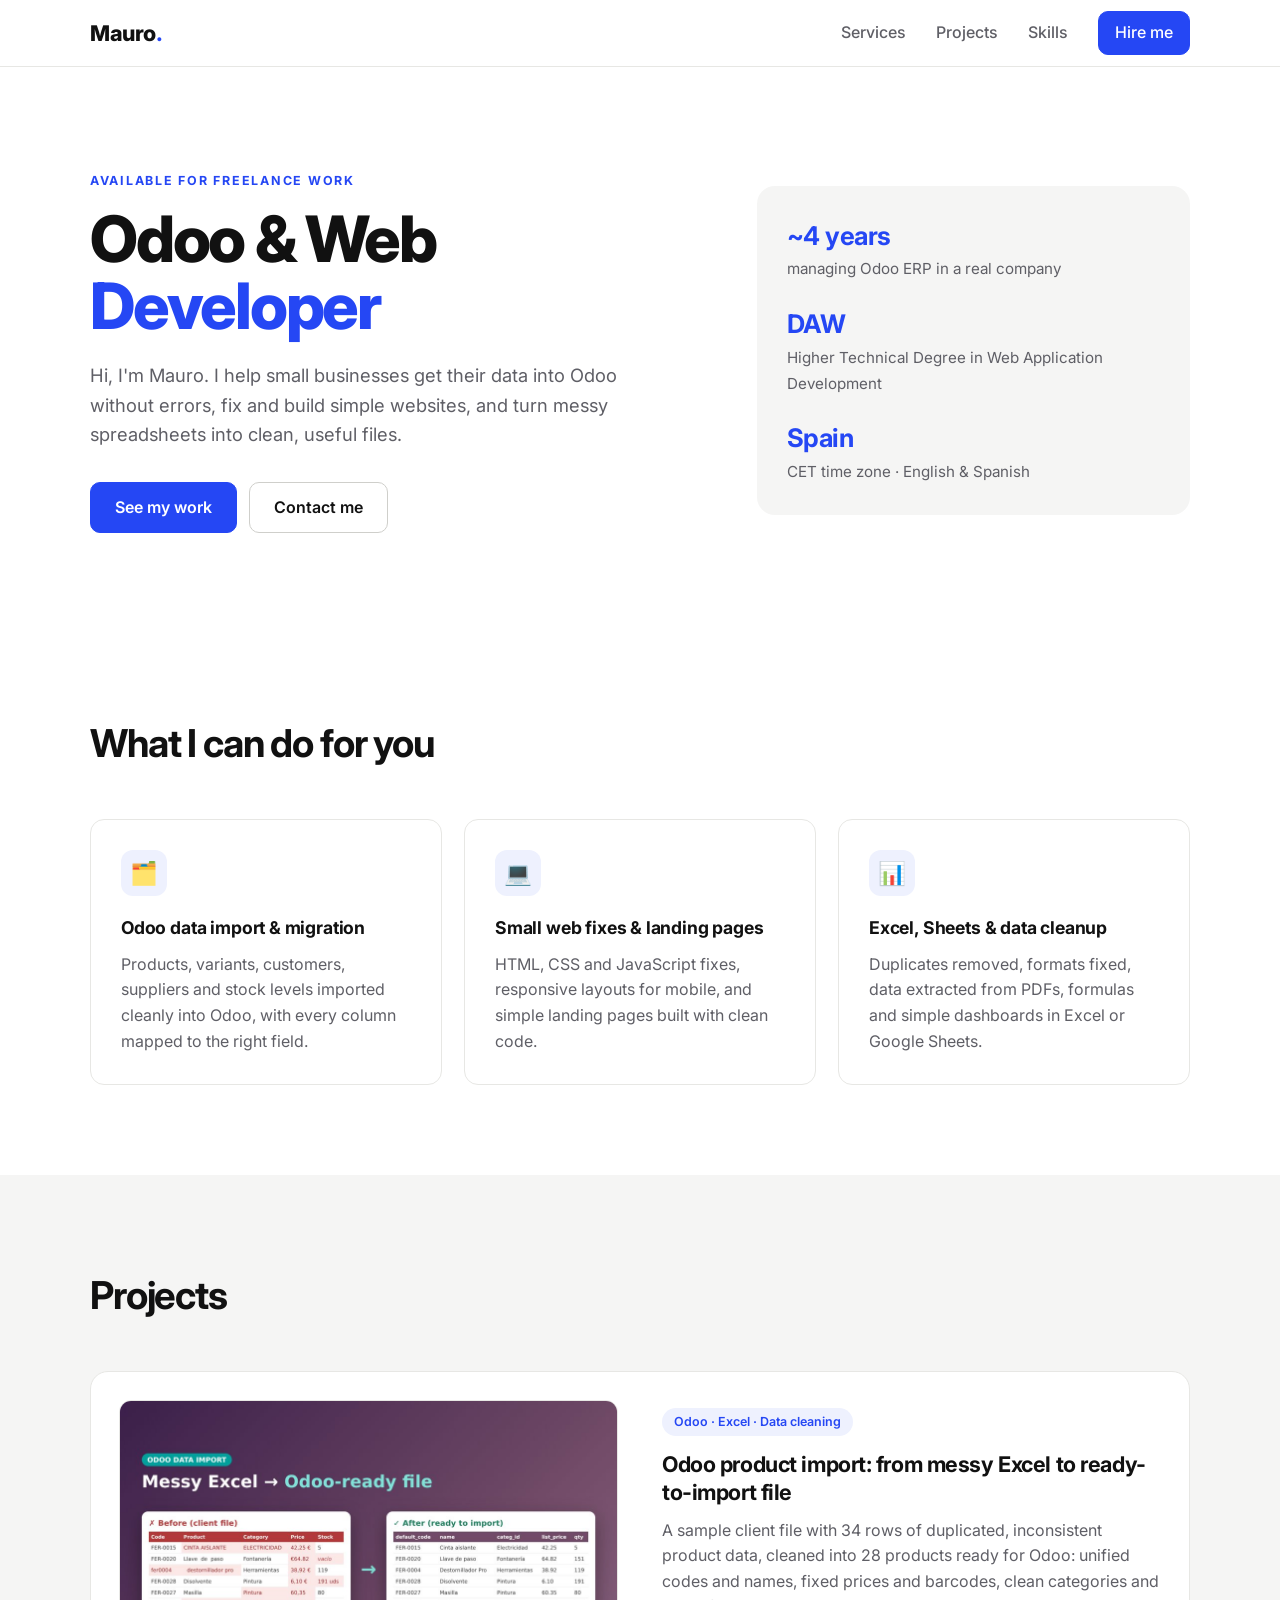
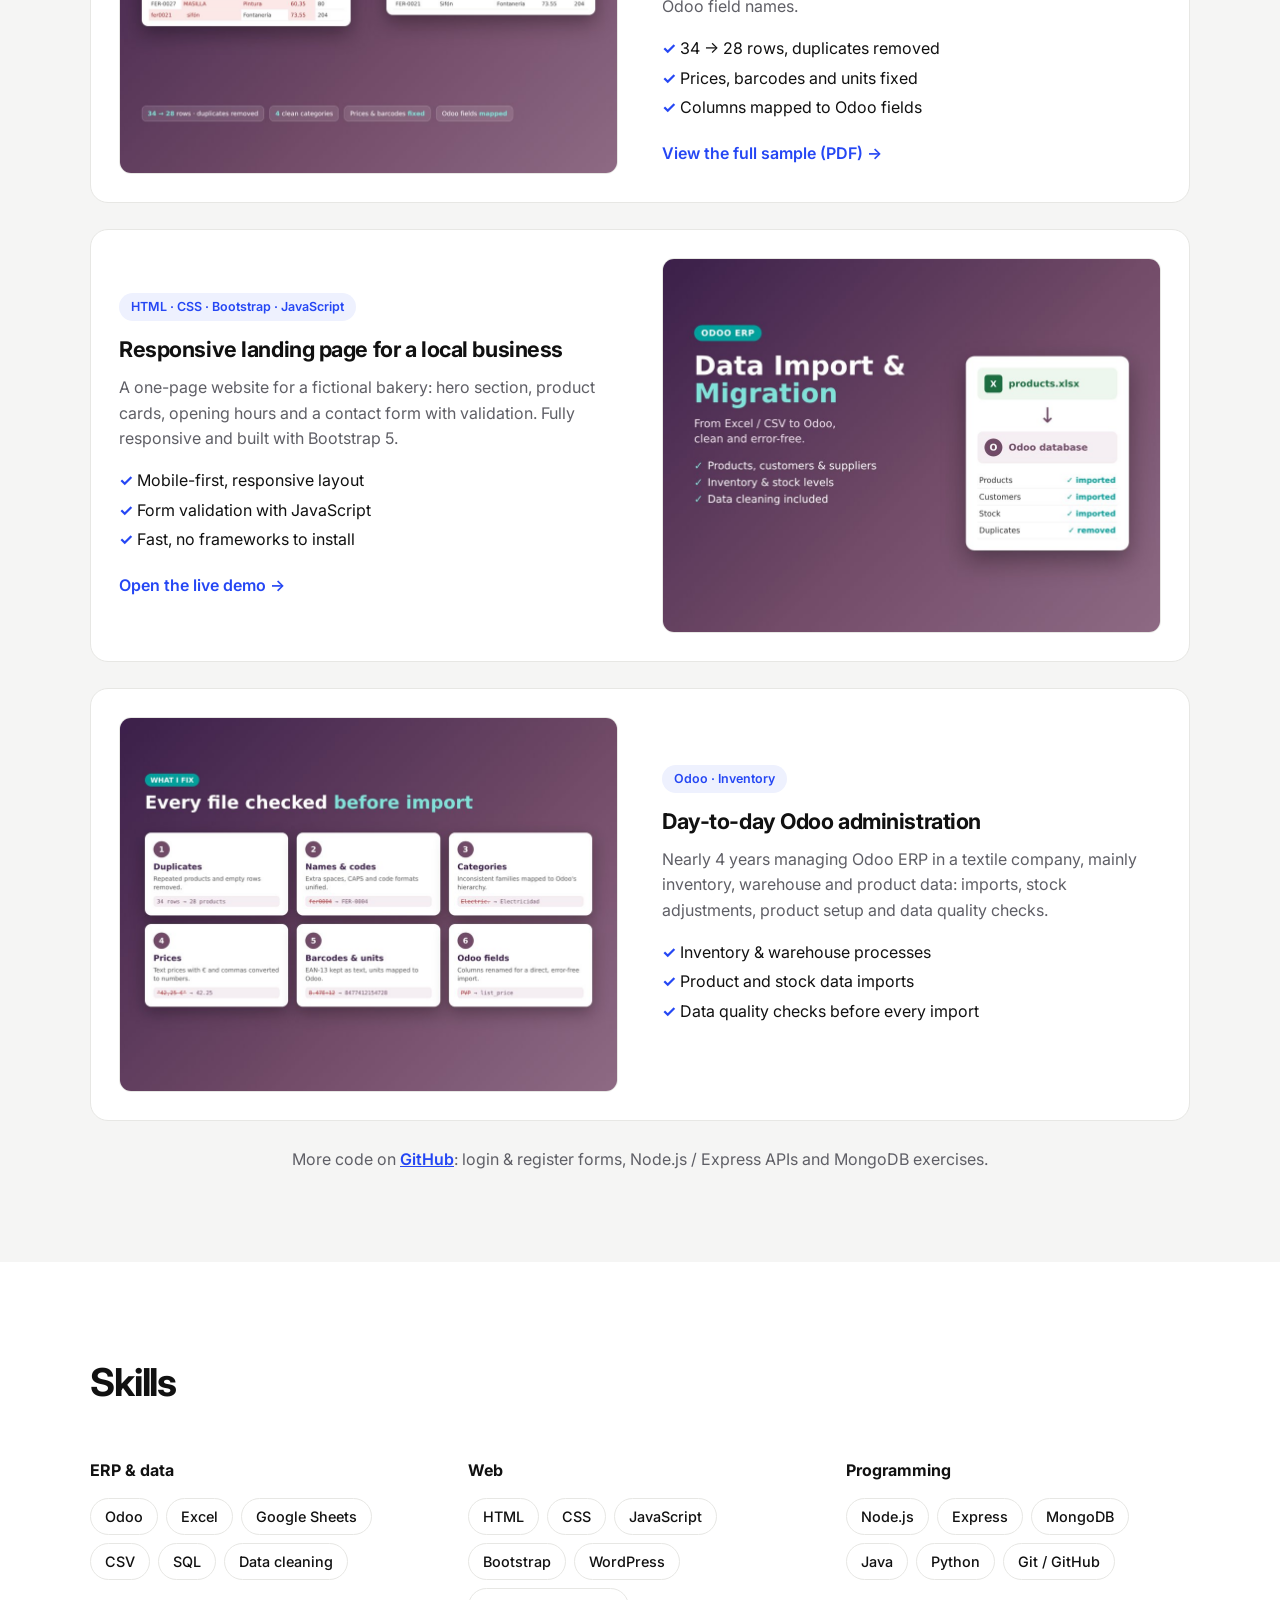
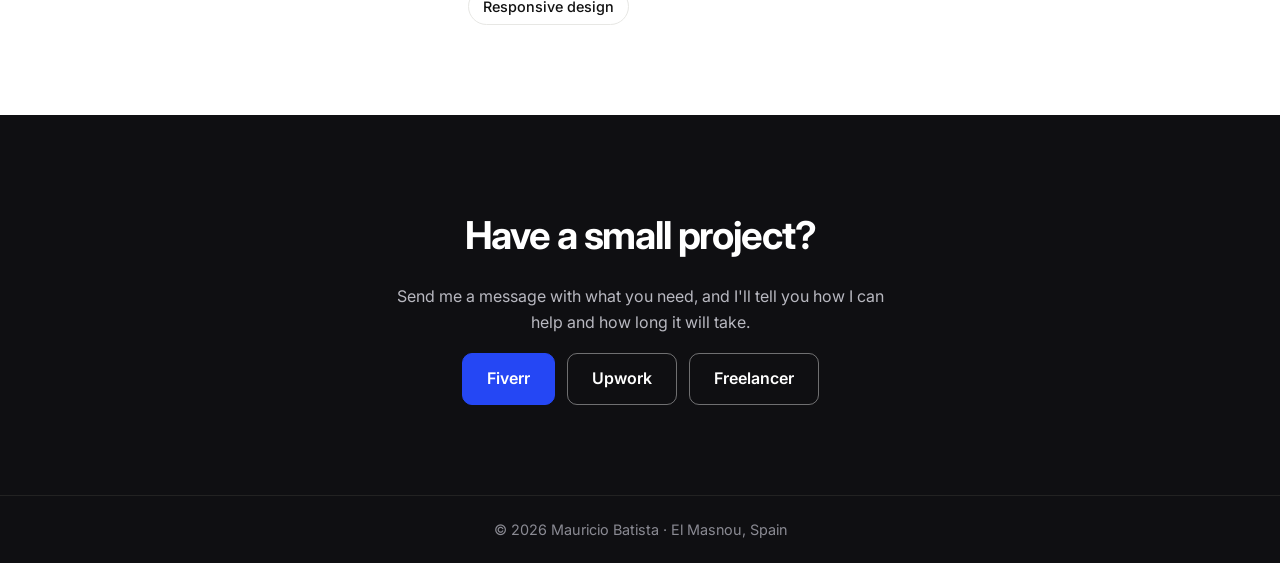
==== index.html @ ddbd3f51 "Add files via upload" ====
<!DOCTYPE html>
<html lang="en">
<head>
  <meta charset="UTF-8">
  <meta name="viewport" content="width=device-width, initial-scale=1.0">
  <title>Mauricio Batista · Odoo & Web Developer</title>
  <meta name="description" content="Odoo data import & migration, small web fixes and Excel/data work. Based in Spain.">
  <link rel="preconnect" href="https://fonts.googleapis.com">
  <link href="https://fonts.googleapis.com/css2?family=Inter:wght@400;500;600;700;800&display=swap" rel="stylesheet">
  <link rel="stylesheet" href="style.css">
</head>
<body>

  <!-- NAVBAR -->
  <header class="nav">
    <div class="container nav-inner">
      <a href="#top" class="logo">Mauro<span>.</span></a>
      <button class="menu-btn" aria-label="Open menu">☰</button>
      <nav class="menu">
        <a href="#services">Services</a>
        <a href="#projects">Projects</a>
        <a href="#skills">Skills</a>
        <a href="#contact" class="btn btn-small">Hire me</a>
      </nav>
    </div>
  </header>

  <!-- HERO -->
  <section class="hero" id="top">
    <div class="container hero-inner">
      <div class="hero-text">
        <span class="eyebrow">Available for freelance work</span>
        <h1>Odoo &amp; Web<br><span class="accent">Developer</span></h1>
        <p>Hi, I'm Mauro. I help small businesses get their data into Odoo without errors, fix and build simple websites, and turn messy spreadsheets into clean, useful files.</p>
        <div class="hero-buttons">
          <a href="#projects" class="btn">See my work</a>
          <a href="#contact" class="btn btn-outline">Contact me</a>
        </div>
      </div>
      <div class="hero-card">
        <div class="stat"><strong>~4 years</strong><span>managing Odoo ERP in a real company</span></div>
        <div class="stat"><strong>DAW</strong><span>Higher Technical Degree in Web Application Development</span></div>
        <div class="stat"><strong>Spain</strong><span>CET time zone · English &amp; Spanish</span></div>
      </div>
    </div>
  </section>

  <!-- SERVICES -->
  <section id="services" class="section">
    <div class="container">
      <h2 class="section-title">What I can do for you</h2>
      <div class="grid-3">
        <article class="card">
          <div class="icon">🗂️</div>
          <h3>Odoo data import &amp; migration</h3>
          <p>Products, variants, customers, suppliers and stock levels imported cleanly into Odoo, with every column mapped to the right field.</p>
        </article>
        <article class="card">
          <div class="icon">💻</div>
          <h3>Small web fixes &amp; landing pages</h3>
          <p>HTML, CSS and JavaScript fixes, responsive layouts for mobile, and simple landing pages built with clean code.</p>
        </article>
        <article class="card">
          <div class="icon">📊</div>
          <h3>Excel, Sheets &amp; data cleanup</h3>
          <p>Duplicates removed, formats fixed, data extracted from PDFs, formulas and simple dashboards in Excel or Google Sheets.</p>
        </article>
      </div>
    </div>
  </section>

  <!-- PROJECTS -->
  <section id="projects" class="section section-alt">
    <div class="container">
      <h2 class="section-title">Projects</h2>

      <article class="project">
        <img src="img/odoo-before-after.jpg" alt="Messy Excel file converted into an Odoo-ready import file" loading="lazy">
        <div class="project-text">
          <span class="tag">Odoo · Excel · Data cleaning</span>
          <h3>Odoo product import: from messy Excel to ready-to-import file</h3>
          <p>A sample client file with 34 rows of duplicated, inconsistent product data, cleaned into 28 products ready for Odoo: unified codes and names, fixed prices and barcodes, clean categories and Odoo field names.</p>
          <ul class="checks">
            <li>34 → 28 rows, duplicates removed</li>
            <li>Prices, barcodes and units fixed</li>
            <li>Columns mapped to Odoo fields</li>
          </ul>
          <a href="img/Odoo_Data_Cleanup_Sample.pdf" target="_blank" class="link">View the full sample (PDF) →</a>
        </div>
      </article>

      <article class="project reverse">
        <img src="img/demo-landing.jpg" alt="Responsive landing page for a bakery built with Bootstrap" loading="lazy">
        <div class="project-text">
          <span class="tag">HTML · CSS · Bootstrap · JavaScript</span>
          <h3>Responsive landing page for a local business</h3>
          <p>A one-page website for a fictional bakery: hero section, product cards, opening hours and a contact form with validation. Fully responsive and built with Bootstrap 5.</p>
          <ul class="checks">
            <li>Mobile-first, responsive layout</li>
            <li>Form validation with JavaScript</li>
            <li>Fast, no frameworks to install</li>
          </ul>
          <a href="demo-landing/" target="_blank" class="link">Open the live demo →</a>
        </div>
      </article>

      <article class="project">
        <img src="img/odoo-fixes.jpg" alt="Checklist of data fixes before an Odoo import" loading="lazy">
        <div class="project-text">
          <span class="tag">Odoo · Inventory</span>
          <h3>Day-to-day Odoo administration</h3>
          <p>Nearly 4 years managing Odoo ERP in a textile company, mainly inventory, warehouse and product data: imports, stock adjustments, product setup and data quality checks.</p>
          <ul class="checks">
            <li>Inventory &amp; warehouse processes</li>
            <li>Product and stock data imports</li>
            <li>Data quality checks before every import</li>
          </ul>
        </div>
      </article>

      <p class="more">More code on <a href="https://github.com/mauritio98" target="_blank">GitHub</a>: login &amp; register forms, Node.js / Express APIs and MongoDB exercises.</p>
    </div>
  </section>

  <!-- SKILLS -->
  <section id="skills" class="section">
    <div class="container">
      <h2 class="section-title">Skills</h2>
      <div class="skills">
        <div>
          <h3>ERP &amp; data</h3>
          <ul class="pills"><li>Odoo</li><li>Excel</li><li>Google Sheets</li><li>CSV</li><li>SQL</li><li>Data cleaning</li></ul>
        </div>
        <div>
          <h3>Web</h3>
          <ul class="pills"><li>HTML</li><li>CSS</li><li>JavaScript</li><li>Bootstrap</li><li>WordPress</li><li>Responsive design</li></ul>
        </div>
        <div>
          <h3>Programming</h3>
          <ul class="pills"><li>Node.js</li><li>Express</li><li>MongoDB</li><li>Java</li><li>Python</li><li>Git / GitHub</li></ul>
        </div>
      </div>
    </div>
  </section>

  <!-- CONTACT -->
  <section id="contact" class="section contact">
    <div class="container contact-inner">
      <h2>Have a small project?</h2>
      <p>Send me a message with what you need, and I'll tell you how I can help and how long it will take.</p>
      <div class="hero-buttons">
        <a href="https://www.fiverr.com/mauritioo98" target="_blank" class="btn">Fiverr</a>
        <a href="https://www.upwork.com/freelancers/~0167176c90898c483d" target="_blank" class="btn btn-outline-light">Upwork</a>
        <a href="https://www.freelancer.com/u/mauritioo98" target="_blank" class="btn btn-outline-light">Freelancer</a>
      </div>
    </div>
  </section>

  <footer class="footer">
    <div class="container">© <span id="year"></span> Mauricio Batista · El Masnou, Spain</div>
  </footer>

  <script src="script.js"></script>
</body>
</html>
---- style.css ----
/* ===== Base ===== */
:root {
  --blue: #2547f4;
  --blue-dark: #1a35c4;
  --blue-soft: #eef1fe;
  --text: #111111;
  --muted: #5f5f66;
  --border: #e7e7e4;
  --bg-alt: #f5f5f4;
  --radius: 14px;
}

* { box-sizing: border-box; margin: 0; padding: 0; }

html { scroll-behavior: smooth; }

body {
  font-family: "Inter", system-ui, -apple-system, "Segoe UI", Roboto, Arial, sans-serif;
  color: var(--text);
  background: #fff;
  line-height: 1.6;
  -webkit-font-smoothing: antialiased;
}

img { max-width: 100%; display: block; }
a { color: inherit; }

.container { width: min(1100px, 92%); margin: 0 auto; }

/* ===== Buttons & tags ===== */
.btn {
  display: inline-block;
  background: var(--blue);
  color: #fff;
  text-decoration: none;
  font-weight: 600;
  padding: 12px 24px;
  border-radius: 10px;
  border: 1px solid var(--blue);
  transition: background .2s, transform .2s;
}
.btn:hover { background: var(--blue-dark); transform: translateY(-1px); }
.btn-outline { background: #fff; color: var(--text); border-color: #cfcfcb; }
.btn-outline:hover { background: var(--bg-alt); }
.btn-outline-light { background: transparent; color: #fff; border-color: rgba(255,255,255,.4); }
.btn-outline-light:hover { background: rgba(255,255,255,.08); }
.btn-small { padding: 8px 16px; }

.eyebrow {
  display: inline-block;
  color: var(--blue);
  font-size: .78rem;
  font-weight: 700;
  letter-spacing: .14em;
  text-transform: uppercase;
  margin-bottom: 14px;
}

.tag {
  display: inline-block;
  background: var(--blue-soft);
  color: var(--blue);
  font-size: .78rem;
  font-weight: 600;
  padding: 4px 12px;
  border-radius: 999px;
  margin-bottom: 14px;
}

/* ===== Navbar ===== */
.nav {
  position: sticky; top: 0; z-index: 10;
  background: rgba(255,255,255,.9);
  backdrop-filter: blur(8px);
  border-bottom: 1px solid var(--border);
}
.nav-inner { display: flex; align-items: center; justify-content: space-between; height: 66px; }
.logo { font-weight: 800; font-size: 1.35rem; text-decoration: none; letter-spacing: -.02em; }
.logo span { color: var(--blue); }
.menu { display: flex; align-items: center; gap: 30px; }
.menu a { color: var(--muted); text-decoration: none; font-weight: 500; }
.menu a:hover { color: var(--text); }
.menu a.btn { color: #fff; }
.menu-btn { display: none; background: none; border: 0; font-size: 1.6rem; cursor: pointer; }

/* ===== Hero ===== */
.hero { padding: 100px 0 90px; }
.hero-inner { display: grid; grid-template-columns: 1.4fr 1fr; gap: 60px; align-items: center; }
.hero h1 {
  font-size: clamp(2.5rem, 6vw, 4rem);
  line-height: 1.05;
  letter-spacing: -.035em;
  font-weight: 800;
  margin-bottom: 22px;
}
.accent { color: var(--blue); }
.hero p { font-size: 1.15rem; color: var(--muted); margin-bottom: 32px; max-width: 540px; }
.hero-buttons { display: flex; gap: 12px; flex-wrap: wrap; }

.hero-card {
  background: var(--bg-alt);
  border-radius: 18px;
  padding: 30px;
  display: grid; gap: 22px;
}
.stat strong { display: block; font-size: 1.6rem; color: var(--blue); letter-spacing: -.02em; }
.stat span { color: var(--muted); font-size: .95rem; }

/* ===== Sections ===== */
.section { padding: 90px 0; }
.section-alt { background: var(--bg-alt); }
.section-title { font-size: clamp(1.8rem, 4vw, 2.4rem); letter-spacing: -.03em; margin-bottom: 44px; }

.grid-3 { display: grid; grid-template-columns: repeat(3, 1fr); gap: 22px; }
.card {
  background: #fff;
  border: 1px solid var(--border);
  border-radius: var(--radius);
  padding: 30px;
  transition: border-color .2s, transform .2s;
}
.card:hover { border-color: var(--blue); transform: translateY(-2px); }
.card .icon {
  width: 46px; height: 46px; border-radius: 12px;
  background: var(--blue-soft);
  display: flex; align-items: center; justify-content: center;
  font-size: 1.4rem; margin-bottom: 18px;
}
.card h3 { margin-bottom: 10px; font-size: 1.1rem; letter-spacing: -.01em; }
.card p { color: var(--muted); }

/* ===== Projects ===== */
.project {
  display: grid; grid-template-columns: 1fr 1fr; gap: 44px; align-items: center;
  background: #fff;
  border: 1px solid var(--border);
  border-radius: 18px;
  padding: 28px;
  margin-bottom: 26px;
}
.project img { border-radius: 12px; border: 1px solid var(--border); }
.project.reverse img { order: 2; }
.project h3 { font-size: 1.35rem; letter-spacing: -.02em; line-height: 1.3; margin-bottom: 12px; }
.project p { color: var(--muted); margin-bottom: 14px; }
.checks { list-style: none; margin-bottom: 18px; }
.checks li { padding: 2px 0; }
.checks li::before { content: "✓ "; color: var(--blue); font-weight: 700; }
.link { color: var(--blue); font-weight: 600; text-decoration: none; }
.link:hover { text-decoration: underline; }
.more { text-align: center; color: var(--muted); margin-top: 10px; }
.more a { color: var(--blue); font-weight: 600; }

/* ===== Skills ===== */
.skills { display: grid; grid-template-columns: repeat(3, 1fr); gap: 34px; }
.skills h3 { margin-bottom: 14px; font-size: 1rem; }
.pills { list-style: none; display: flex; flex-wrap: wrap; gap: 8px; }
.pills li { border: 1px solid var(--border); padding: 6px 14px; border-radius: 999px; font-weight: 500; font-size: .9rem; }

/* ===== Contact & footer ===== */
.contact { background: #0f0f12; color: #fff; text-align: center; }
.contact-inner { display: flex; flex-direction: column; align-items: center; gap: 18px; }
.contact h2 { font-size: clamp(1.8rem, 4vw, 2.4rem); letter-spacing: -.03em; }
.contact p { color: #b8b8c0; max-width: 520px; }
.footer { background: #0f0f12; border-top: 1px solid #222; color: #8a8a93; text-align: center; padding: 22px 0; font-size: .9rem; }

/* ===== Responsive ===== */
@media (max-width: 860px) {
  .hero { padding: 60px 0; }
  .hero-inner, .grid-3, .project, .skills { grid-template-columns: 1fr; }
  .project.reverse img { order: 0; }
  .menu-btn { display: block; }
  .menu {
    display: none;
    position: absolute; top: 66px; left: 0; right: 0;
    flex-direction: column; gap: 18px;
    background: #fff; border-bottom: 1px solid var(--border); padding: 24px 0;
  }
  .menu.open { display: flex; }
}
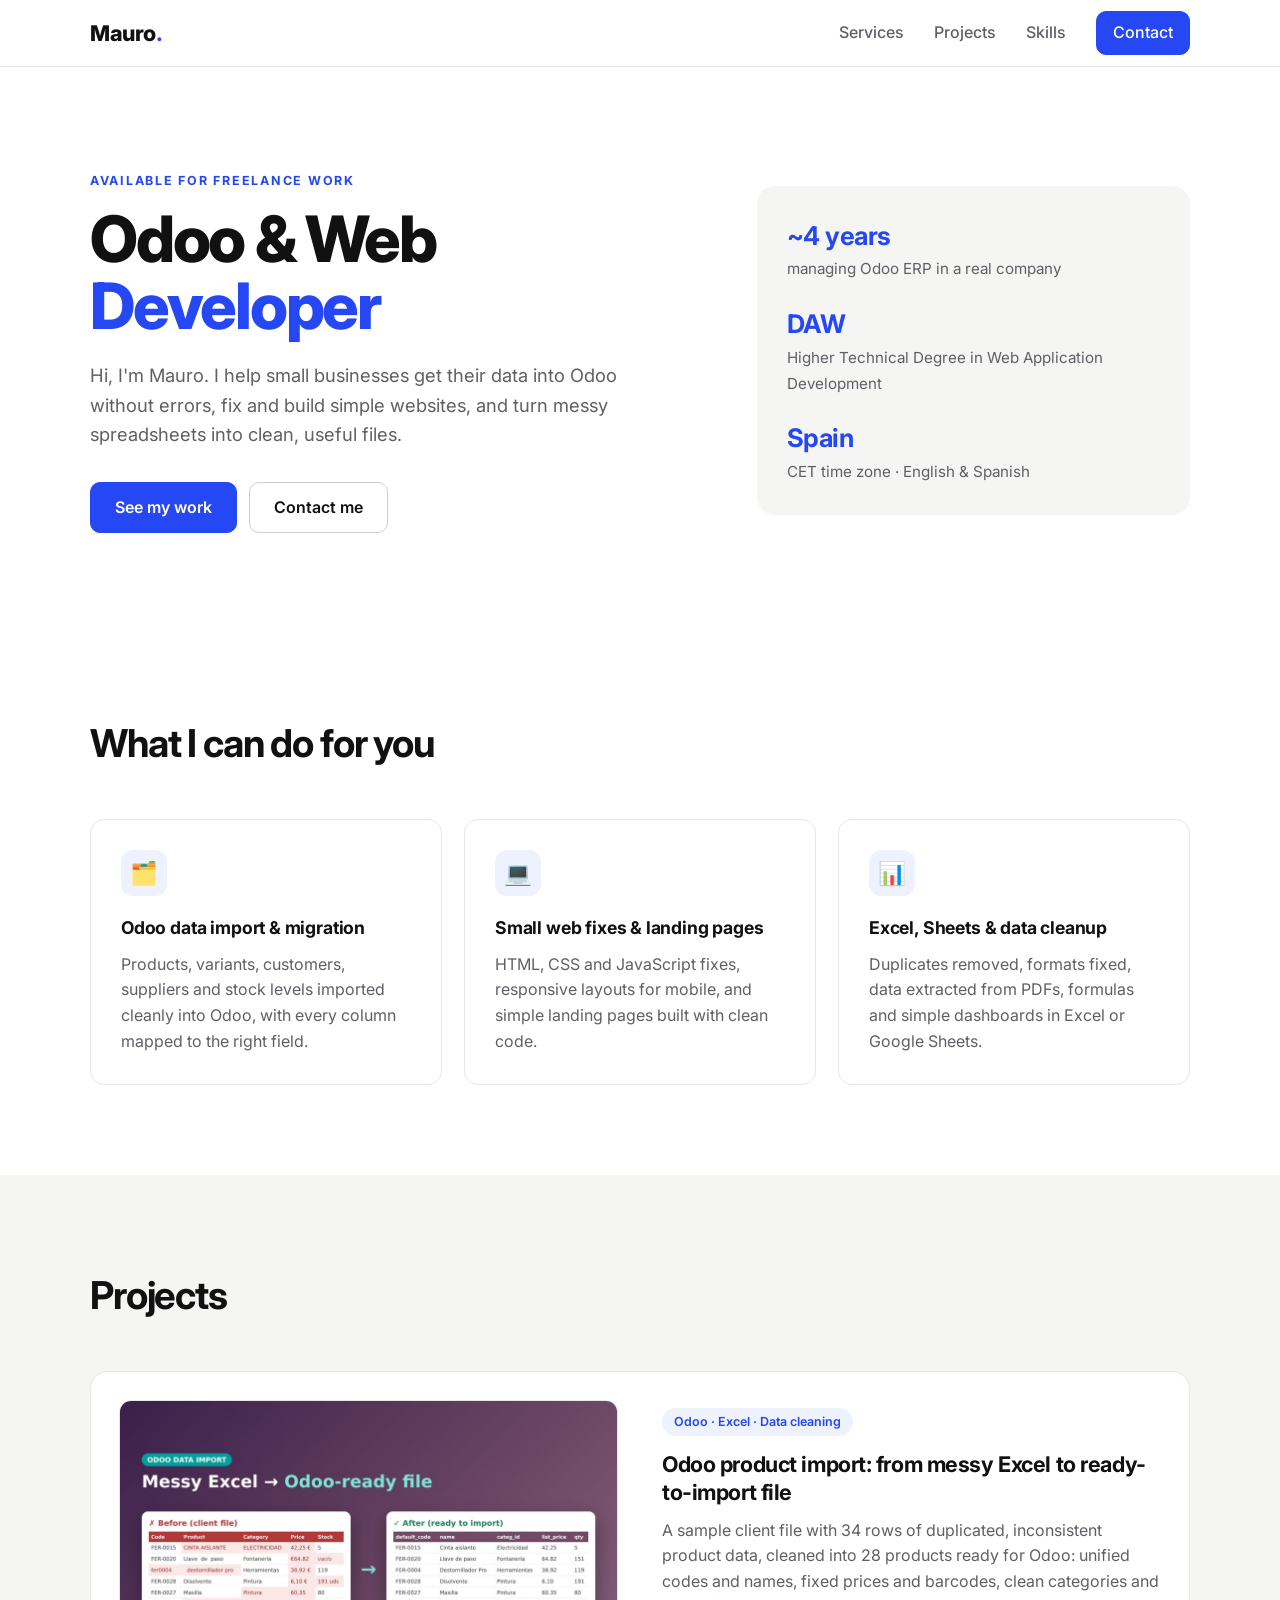
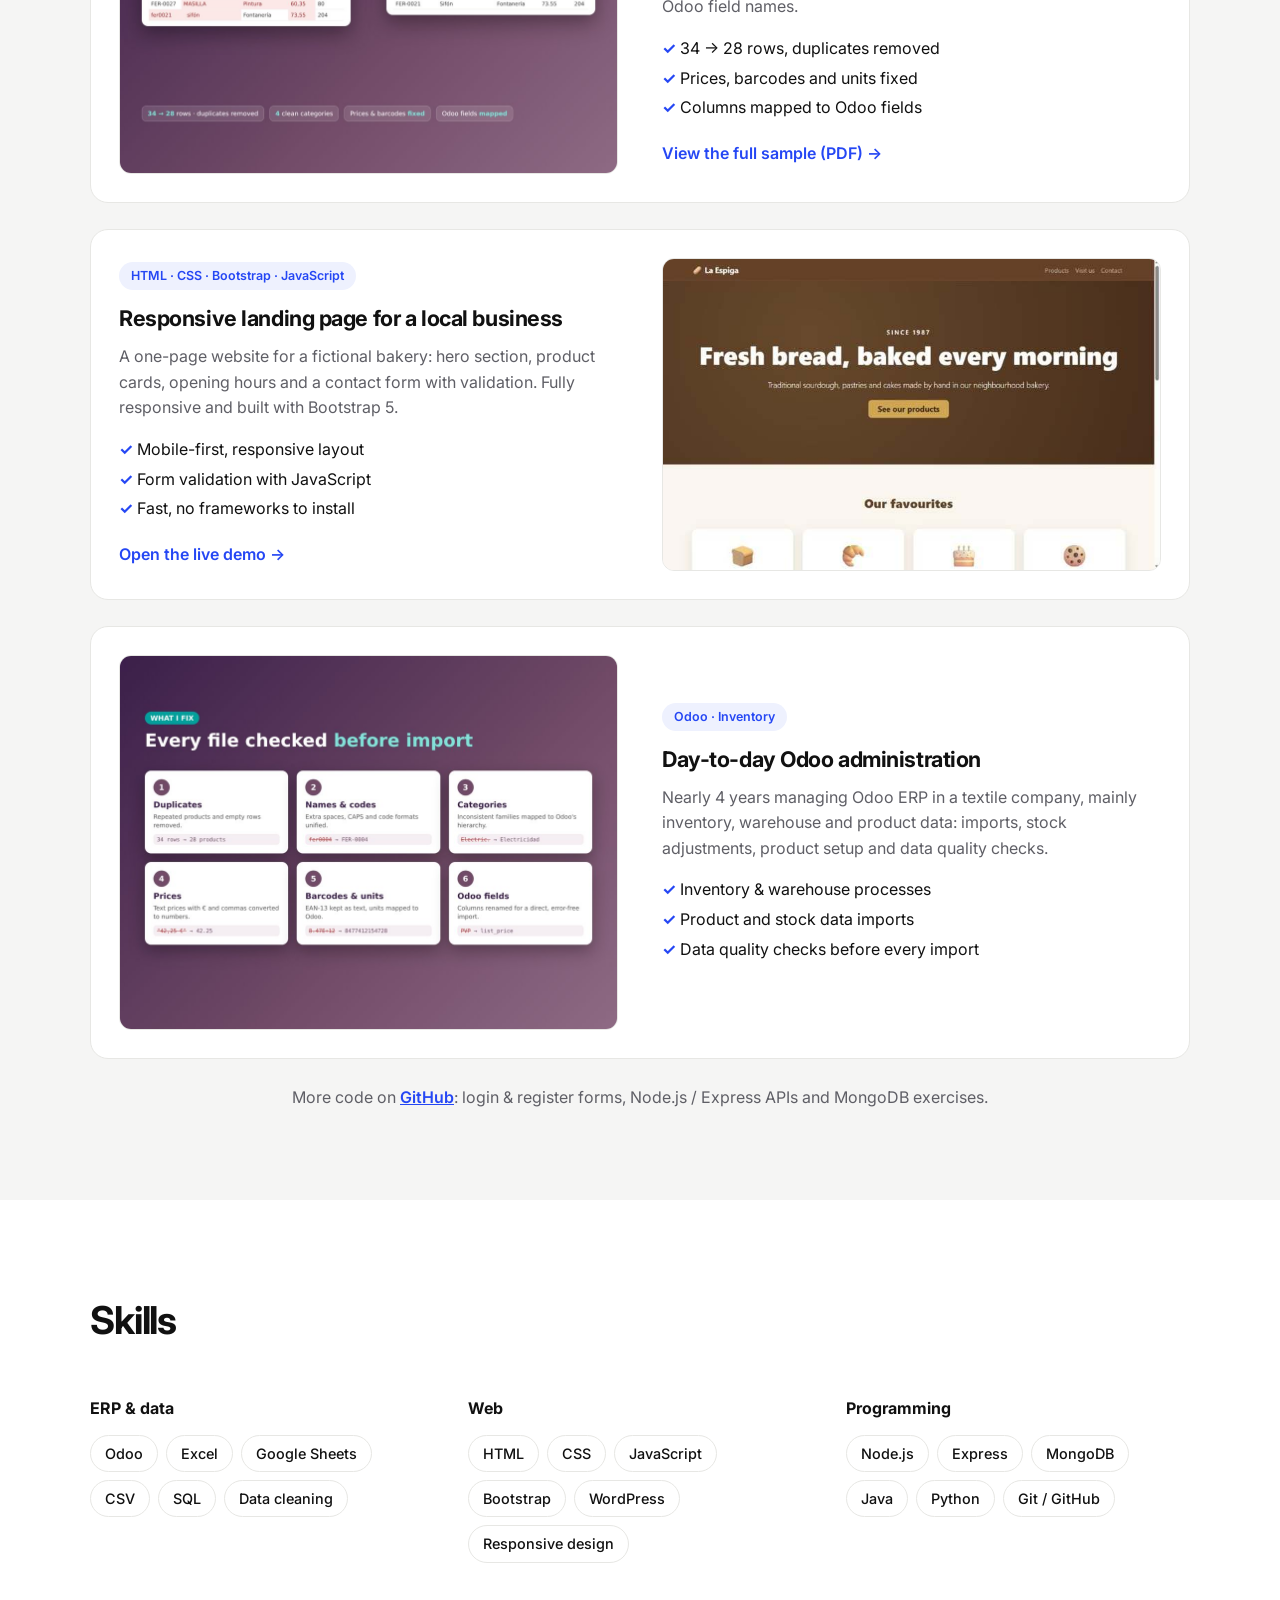
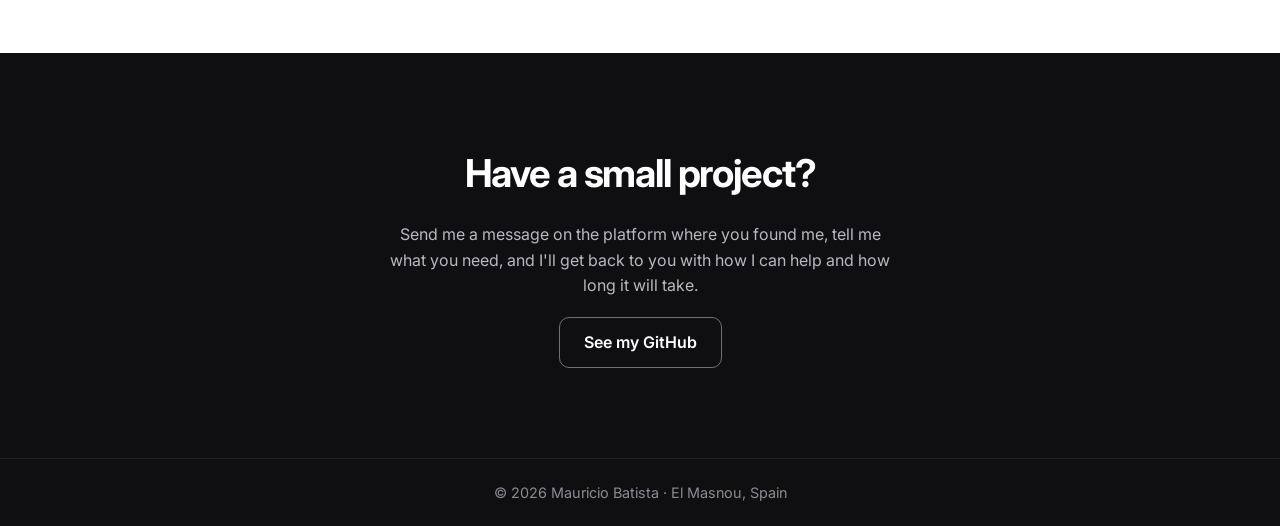
==== commit f5605b11: "Add files via upload" ====
--- a/index.html
+++ b/index.html
@@ -20,7 +20,7 @@
         <a href="#services">Services</a>
         <a href="#projects">Projects</a>
         <a href="#skills">Skills</a>
-        <a href="#contact" class="btn btn-small">Hire me</a>
+        <a href="#contact" class="btn btn-small">Contact</a>
       </nav>
     </div>
   </header>
@@ -147,11 +147,9 @@
   <section id="contact" class="section contact">
     <div class="container contact-inner">
       <h2>Have a small project?</h2>
-      <p>Send me a message with what you need, and I'll tell you how I can help and how long it will take.</p>
+      <p>Send me a message on the platform where you found me, tell me what you need, and I'll get back to you with how I can help and how long it will take.</p>
       <div class="hero-buttons">
-        <a href="https://www.fiverr.com/mauritioo98" target="_blank" class="btn">Fiverr</a>
-        <a href="https://www.upwork.com/freelancers/~0167176c90898c483d" target="_blank" class="btn btn-outline-light">Upwork</a>
-        <a href="https://www.freelancer.com/u/mauritioo98" target="_blank" class="btn btn-outline-light">Freelancer</a>
+        <a href="https://github.com/mauritio98" target="_blank" class="btn btn-outline-light">See my GitHub</a>
       </div>
     </div>
   </section>
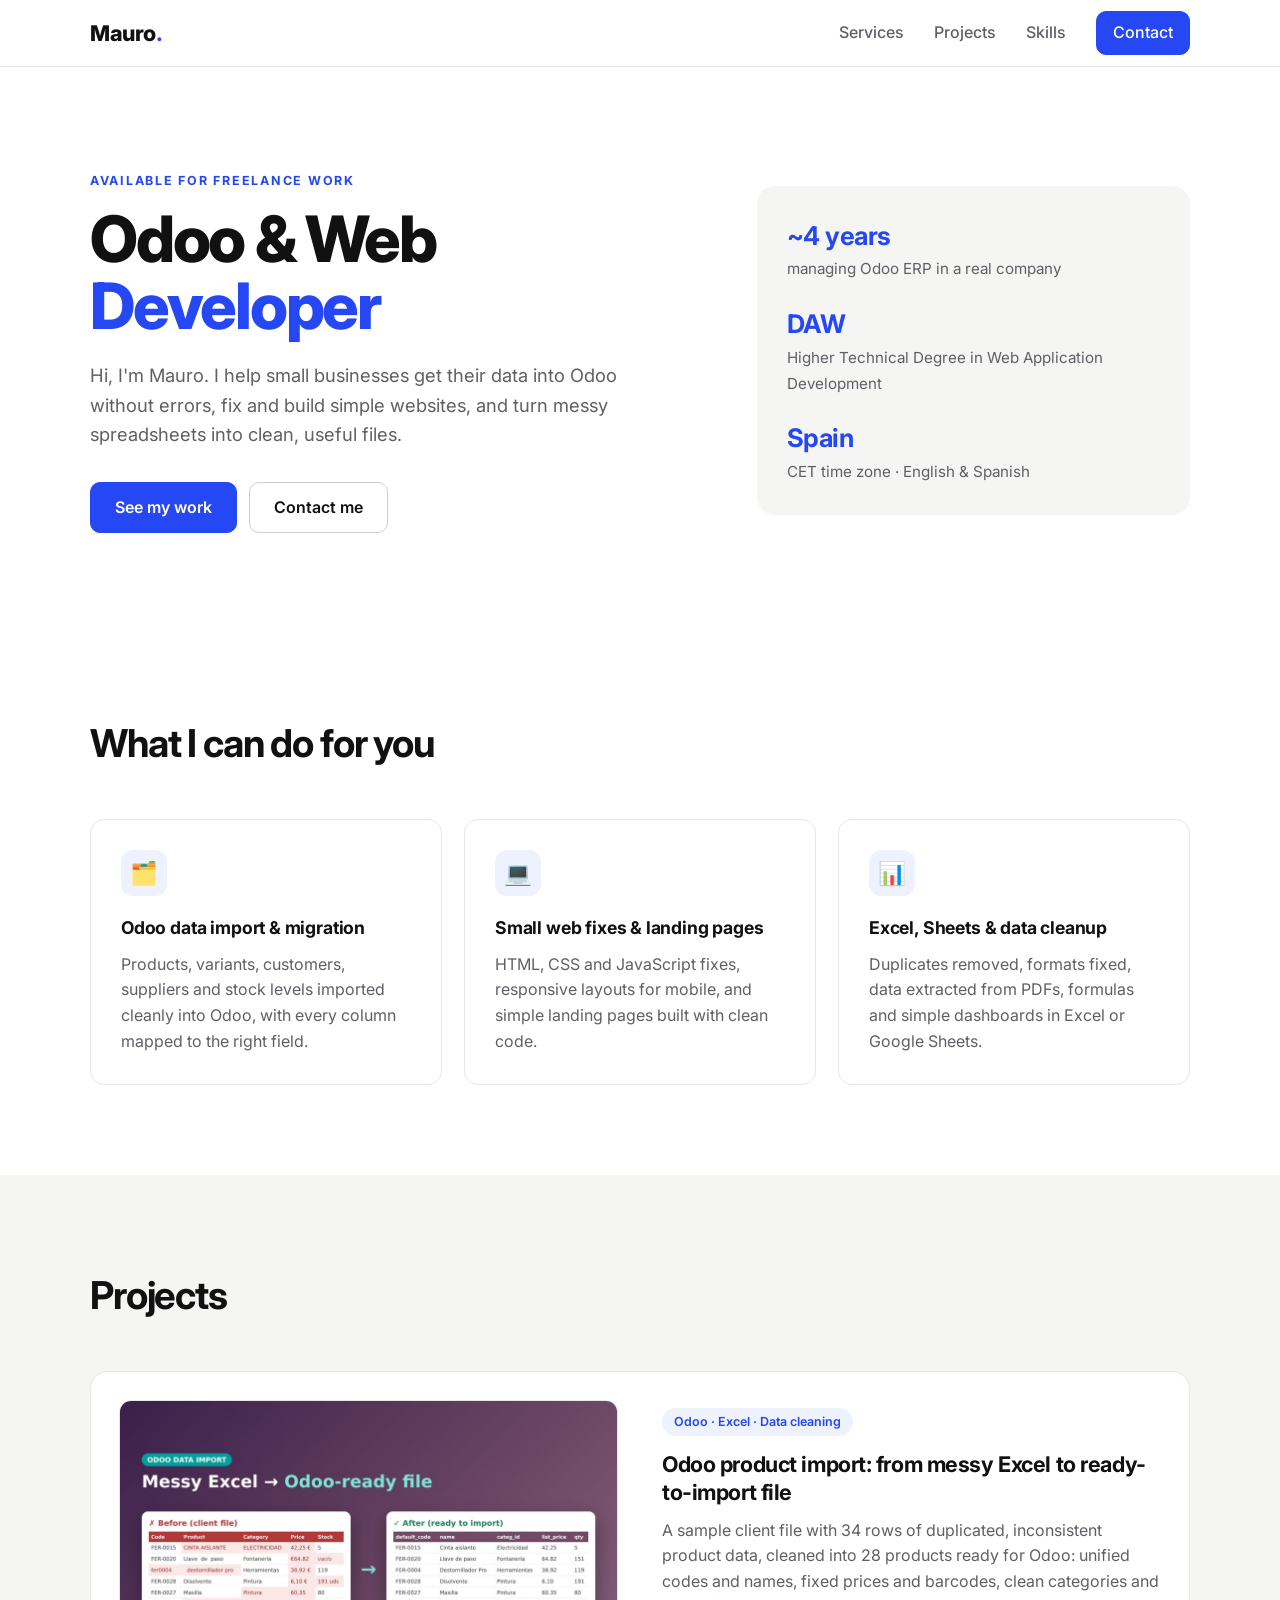
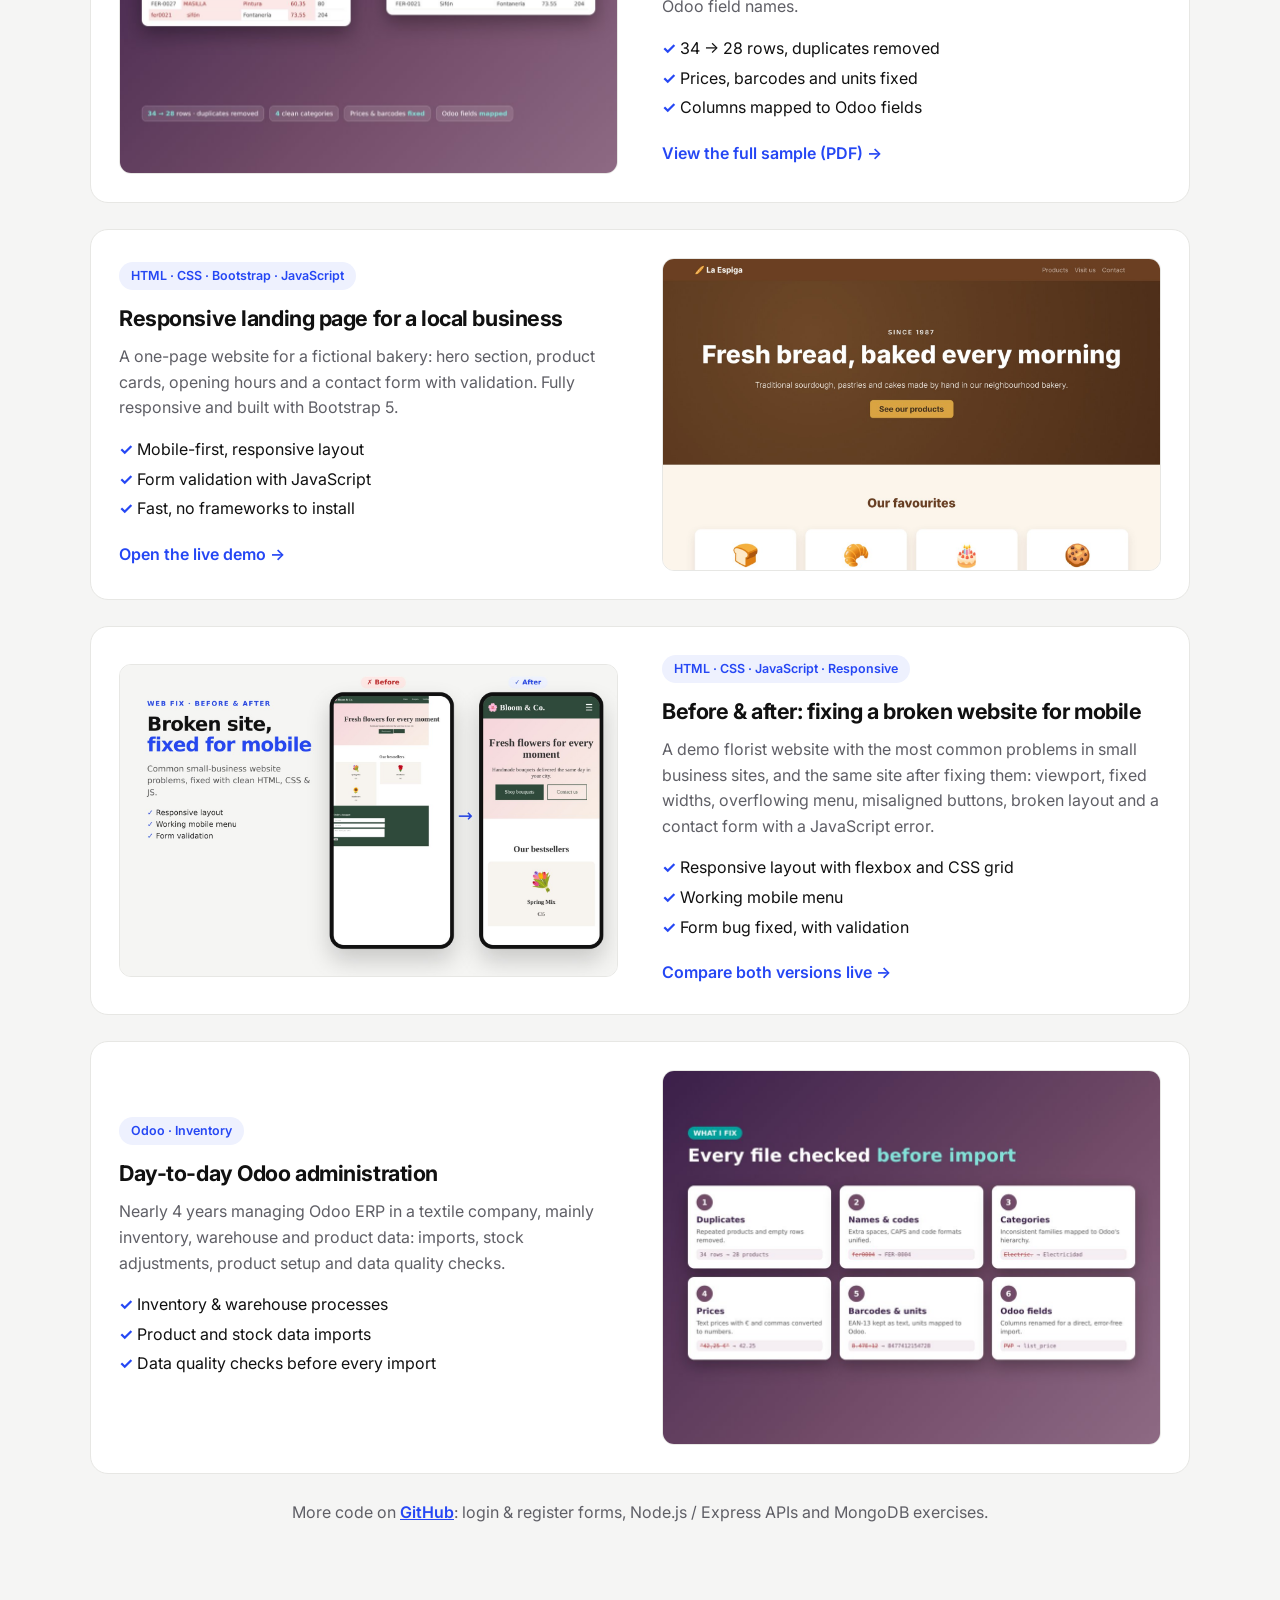
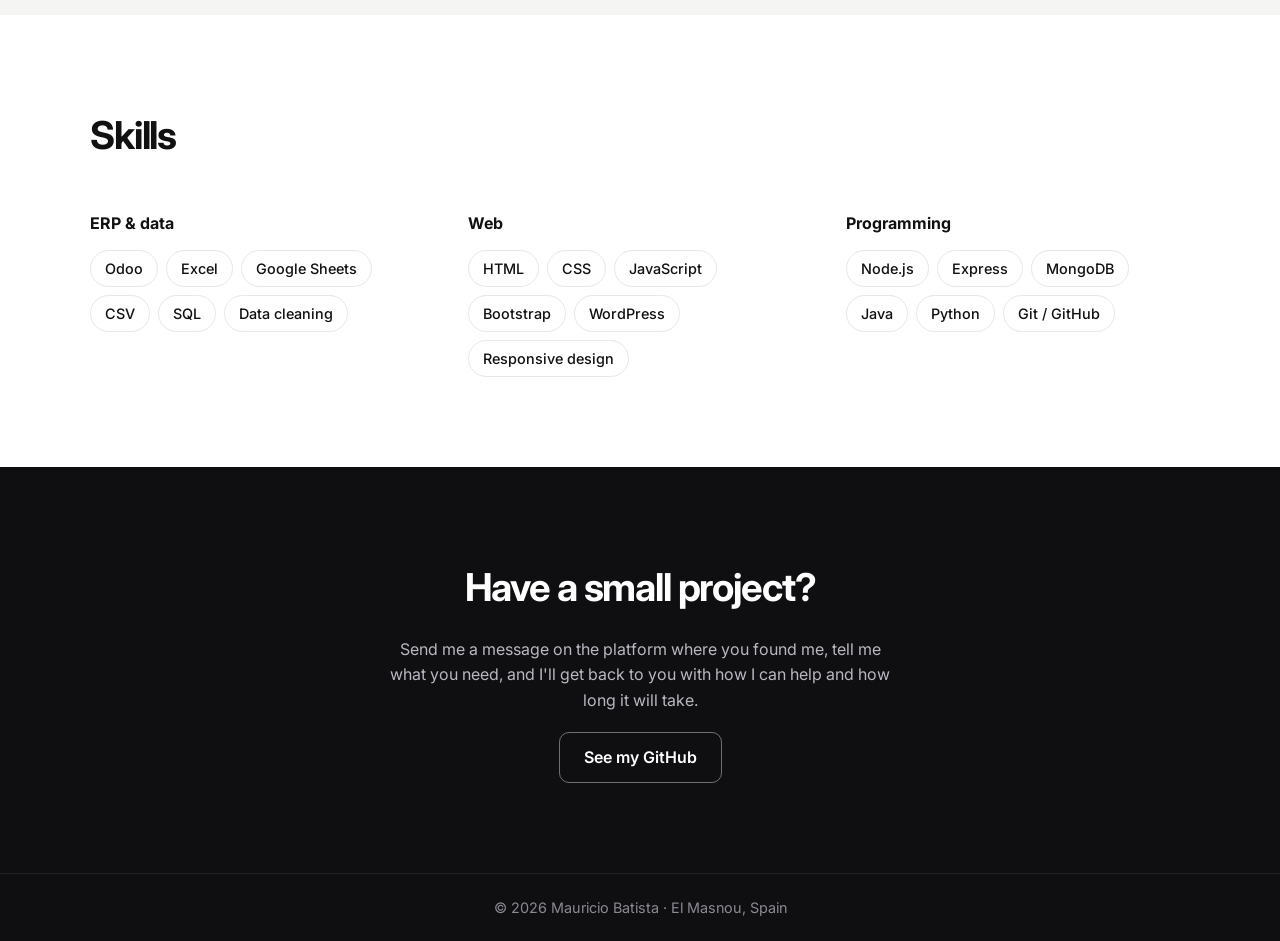
==== commit 24eb30ae: "Add files via upload" ====
--- a/index.html
+++ b/index.html
@@ -105,6 +105,21 @@
       </article>
 
       <article class="project">
+        <img src="img/fix-before-after.jpg" alt="Small business website before and after a mobile fix" loading="lazy">
+        <div class="project-text">
+          <span class="tag">HTML · CSS · JavaScript · Responsive</span>
+          <h3>Before &amp; after: fixing a broken website for mobile</h3>
+          <p>A demo florist website with the most common problems in small business sites, and the same site after fixing them: viewport, fixed widths, overflowing menu, misaligned buttons, broken layout and a contact form with a JavaScript error.</p>
+          <ul class="checks">
+            <li>Responsive layout with flexbox and CSS grid</li>
+            <li>Working mobile menu</li>
+            <li>Form bug fixed, with validation</li>
+          </ul>
+          <a href="fix-demo/" target="_blank" class="link">Compare both versions live →</a>
+        </div>
+      </article>
+
+      <article class="project reverse">
         <img src="img/odoo-fixes.jpg" alt="Checklist of data fixes before an Odoo import" loading="lazy">
         <div class="project-text">
           <span class="tag">Odoo · Inventory</span>
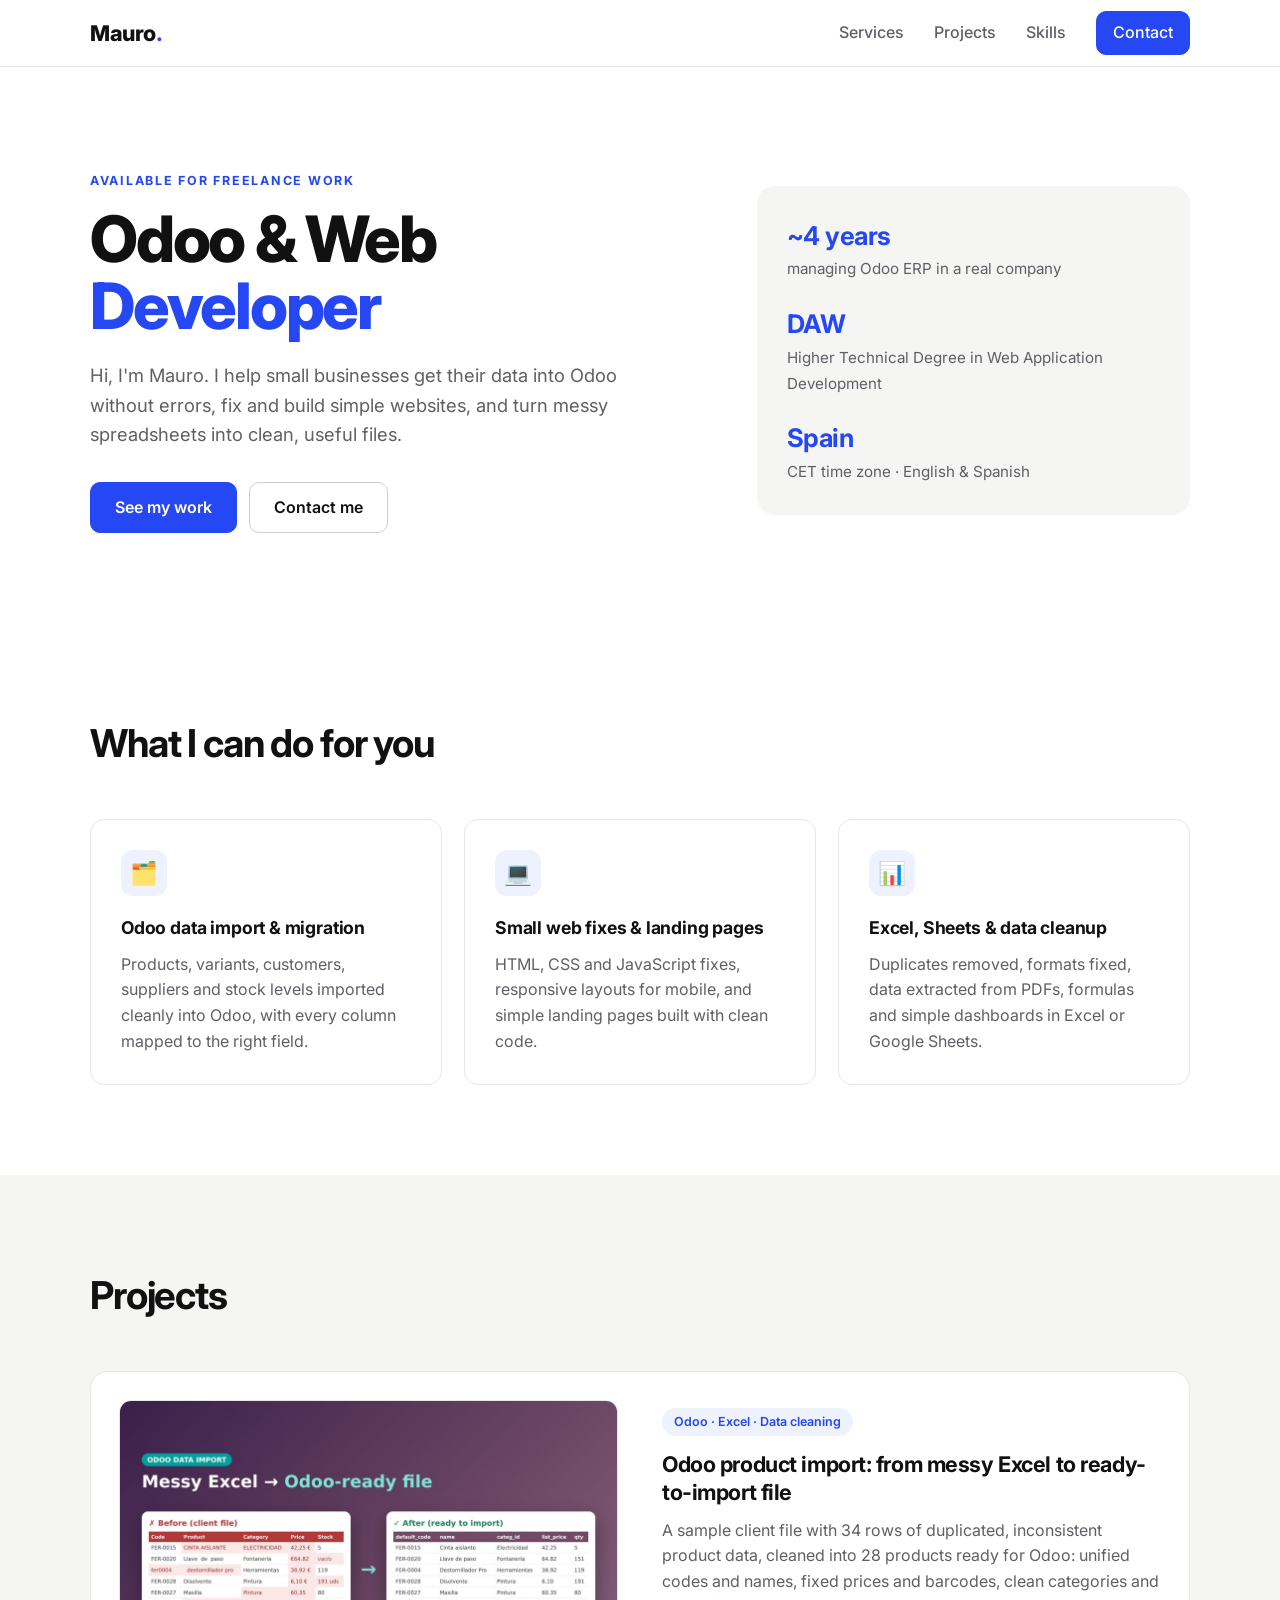
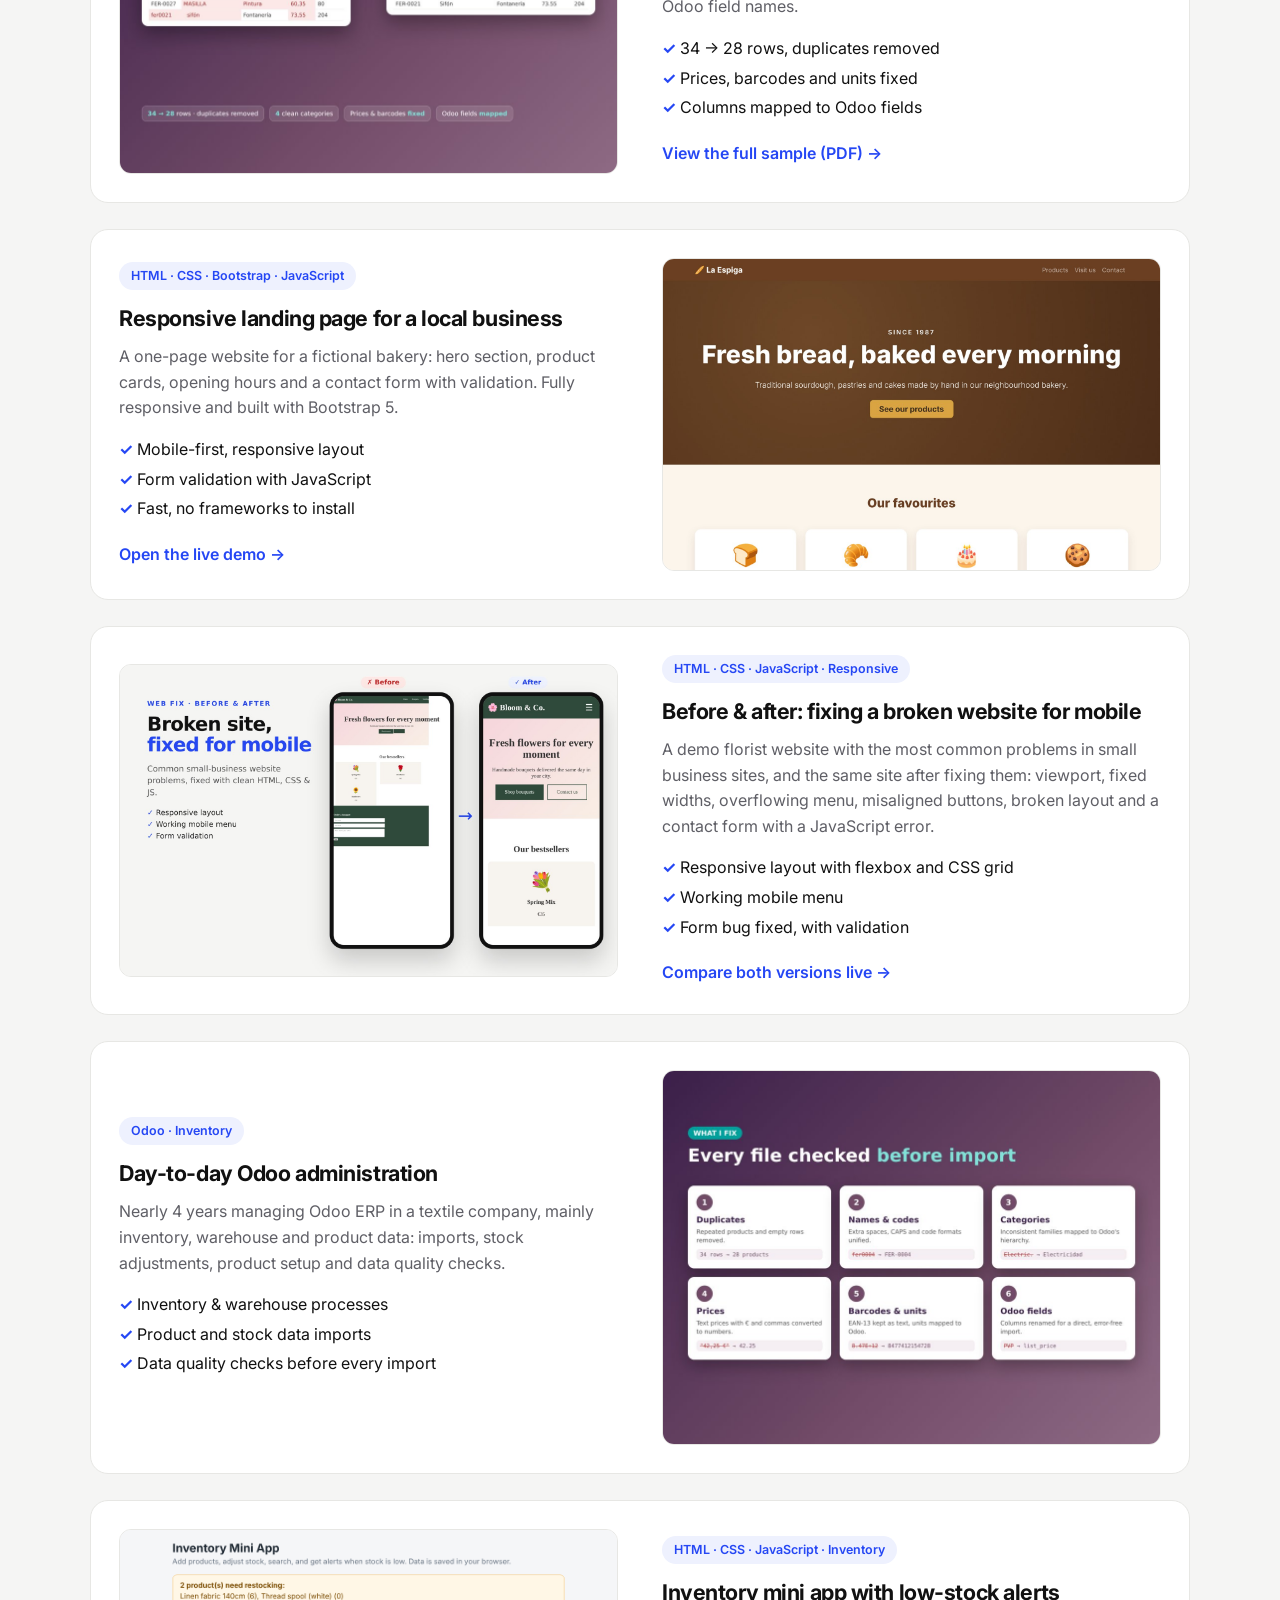
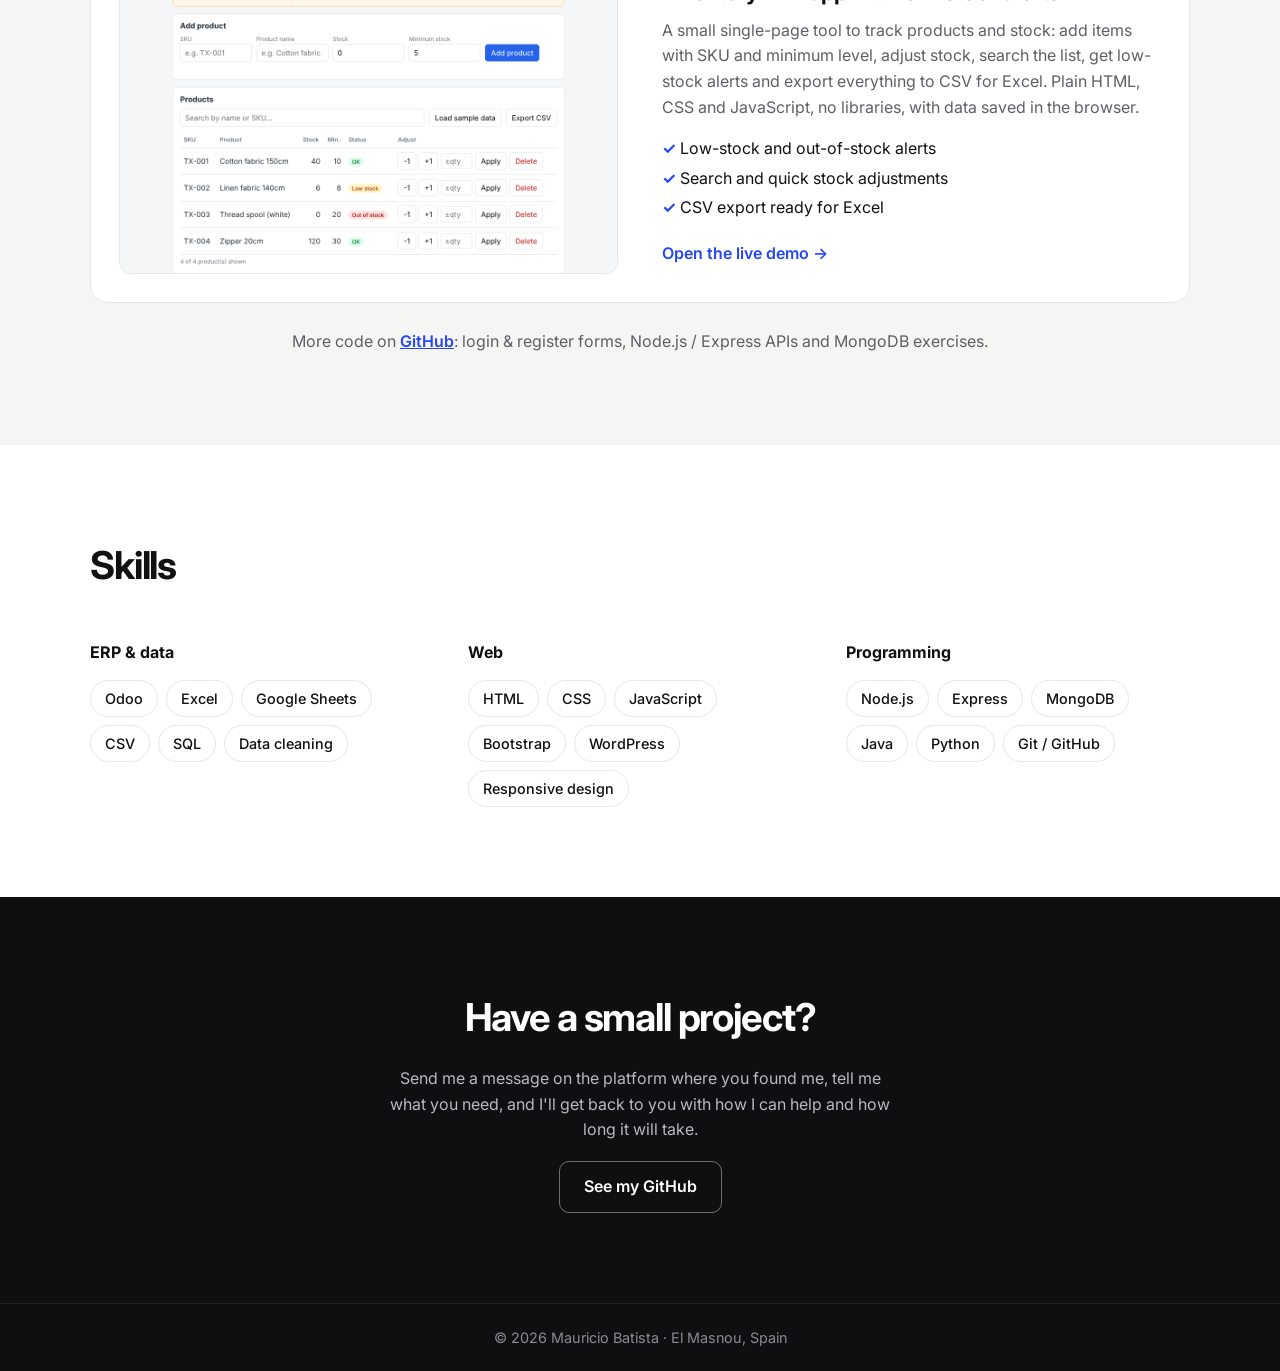
==== commit 01fc8381: "Add inventory mini app to projects Co-Authored-By: Claude Sonnet 5.5 <noreply@anthropic.com> Claude-" ====
--- a/index.html
+++ b/index.html
@@ -133,6 +133,21 @@
         </div>
       </article>
 
+      <article class="project">
+        <img src="img/inventory-app.png" alt="Inventory mini app showing products, stock levels and low-stock alerts" loading="lazy">
+        <div class="project-text">
+          <span class="tag">HTML · CSS · JavaScript · Inventory</span>
+          <h3>Inventory mini app with low-stock alerts</h3>
+          <p>A small single-page tool to track products and stock: add items with SKU and minimum level, adjust stock, search the list, get low-stock alerts and export everything to CSV for Excel. Plain HTML, CSS and JavaScript, no libraries, with data saved in the browser.</p>
+          <ul class="checks">
+            <li>Low-stock and out-of-stock alerts</li>
+            <li>Search and quick stock adjustments</li>
+            <li>CSV export ready for Excel</li>
+          </ul>
+          <a href="inventory-app/" target="_blank" class="link">Open the live demo →</a>
+        </div>
+      </article>
+
       <p class="more">More code on <a href="https://github.com/mauritio98" target="_blank">GitHub</a>: login &amp; register forms, Node.js / Express APIs and MongoDB exercises.</p>
     </div>
   </section>
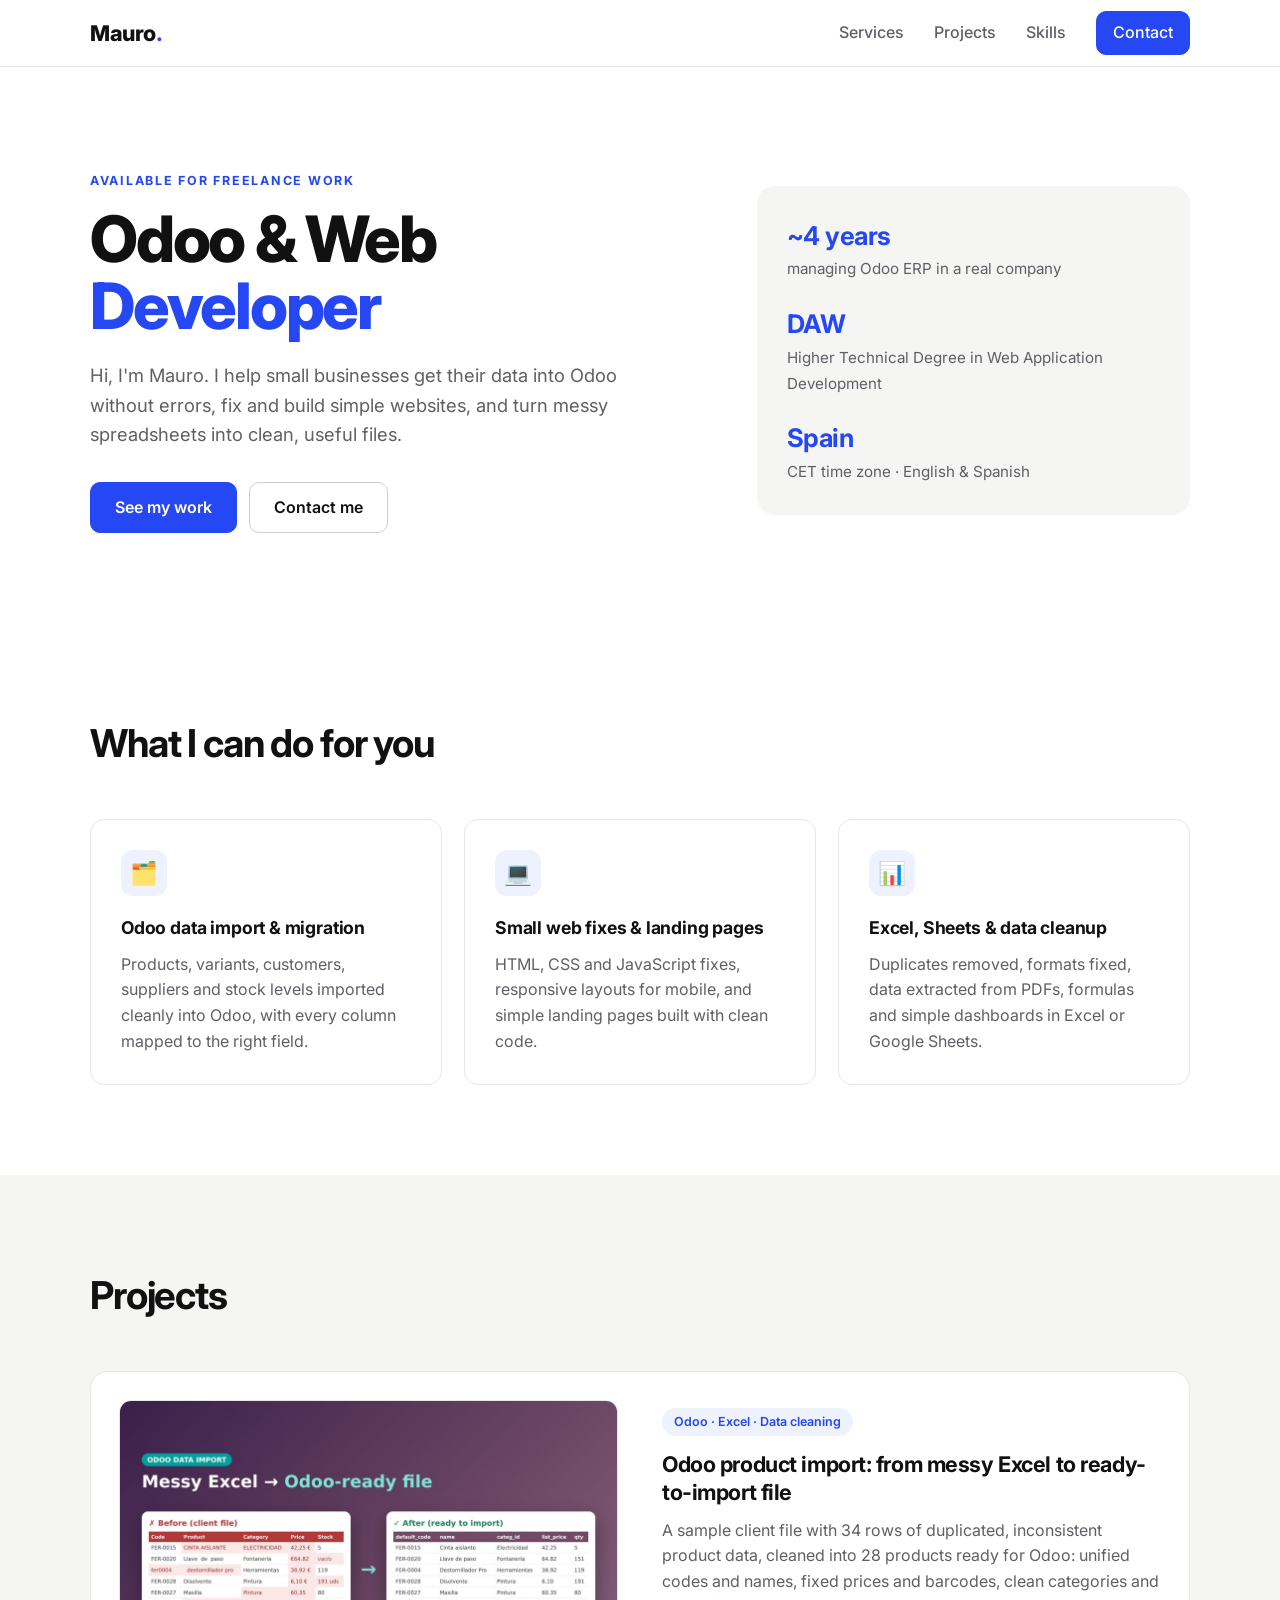
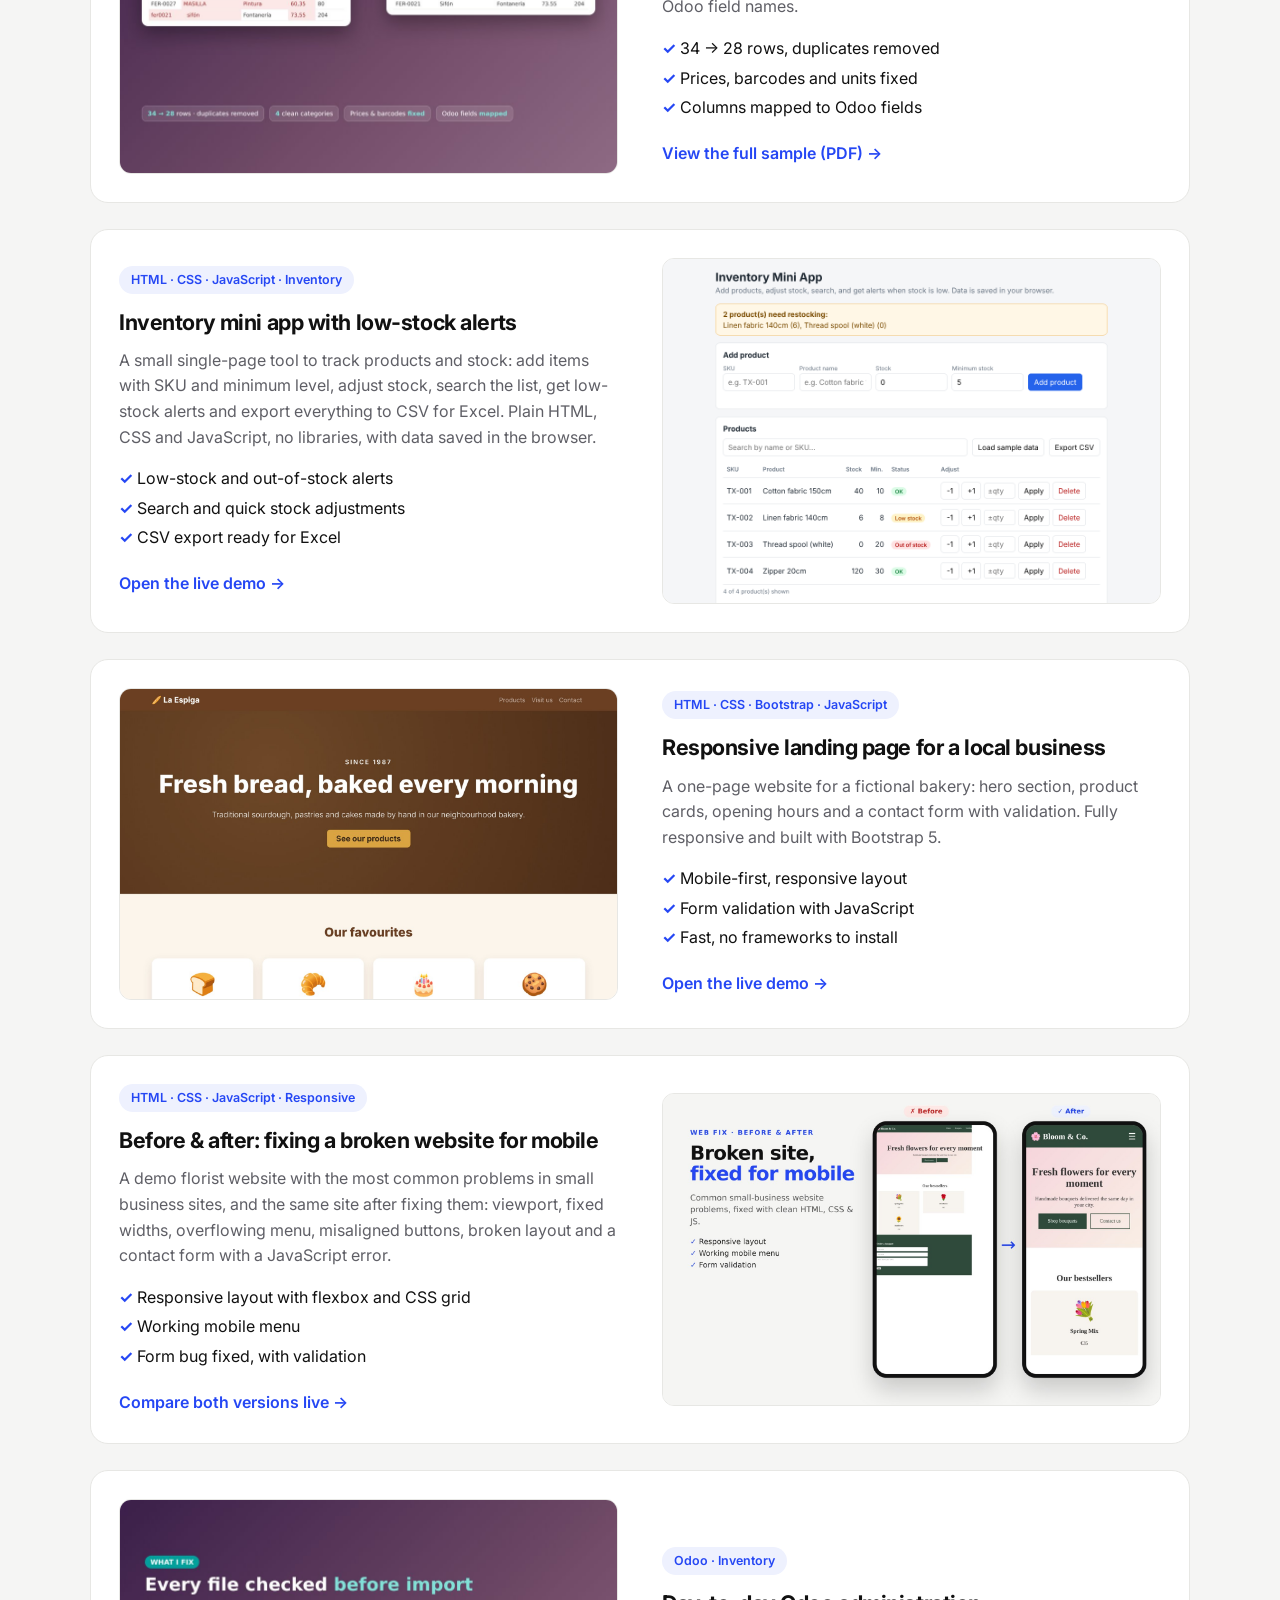
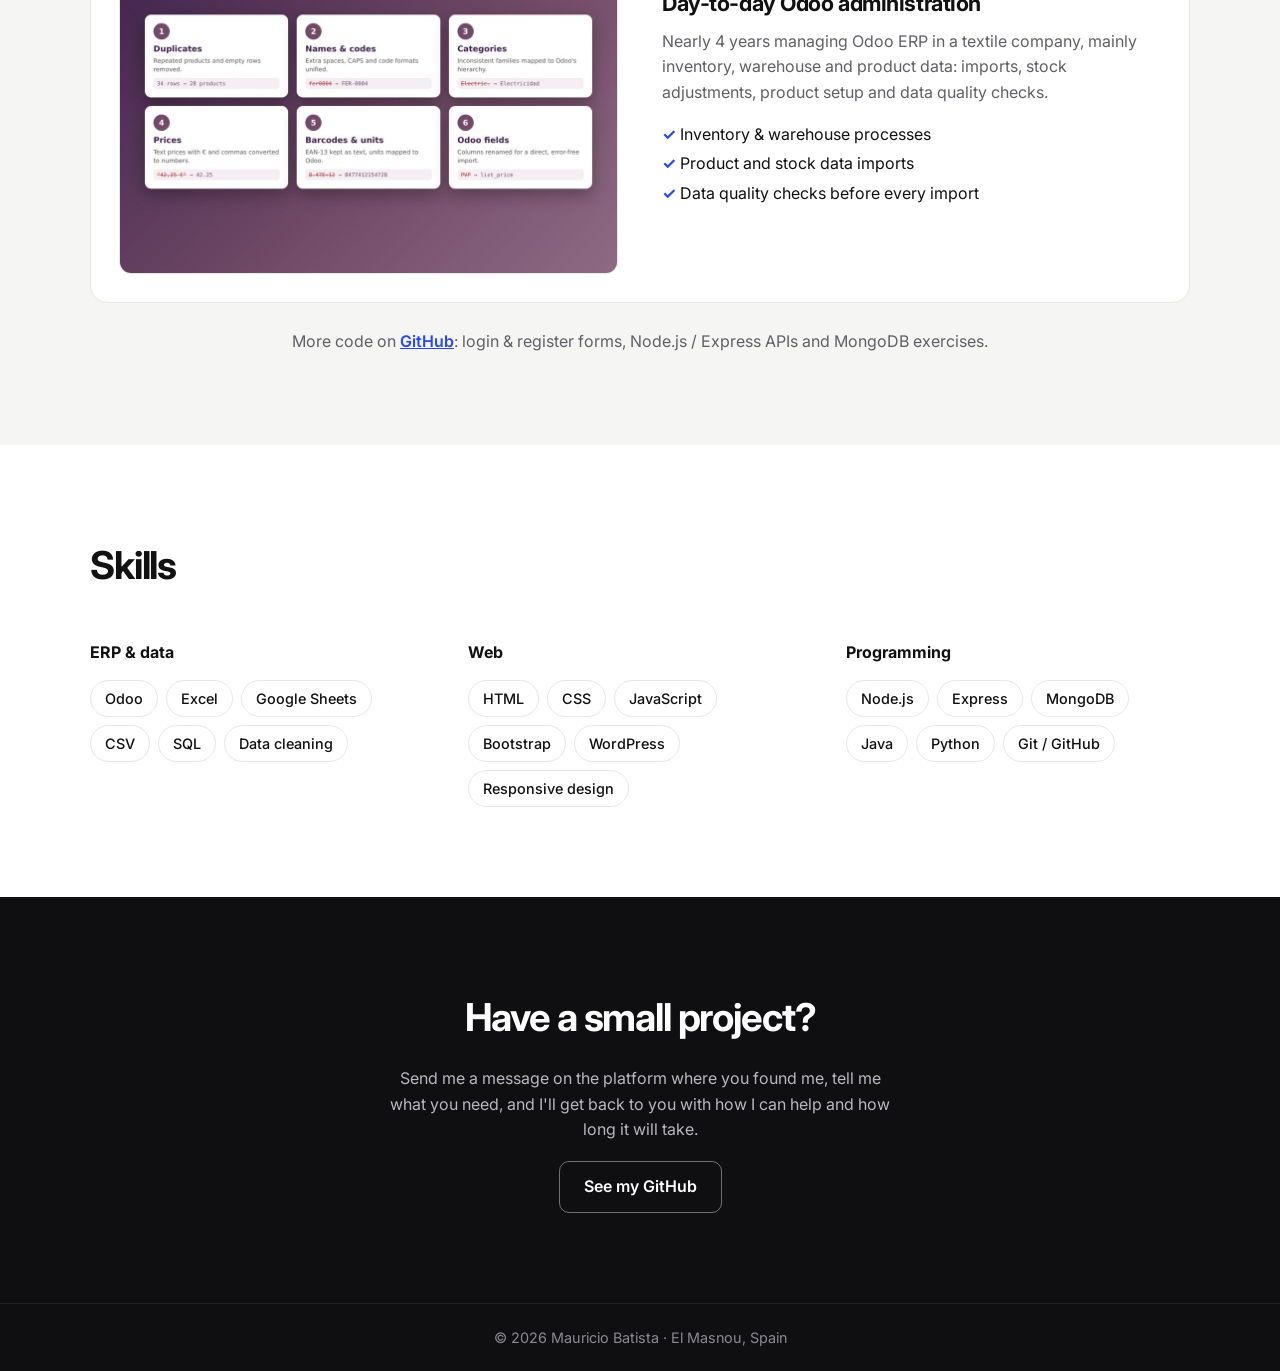
==== commit 5c8f5547: "Move inventory mini app to second position in projects Co-Authored-By: Claude Sonnet 5.5 <noreply@an" ====
--- a/index.html
+++ b/index.html
@@ -90,6 +90,21 @@
       </article>
 
       <article class="project reverse">
+        <img src="img/inventory-app.png" alt="Inventory mini app showing products, stock levels and low-stock alerts" loading="lazy">
+        <div class="project-text">
+          <span class="tag">HTML · CSS · JavaScript · Inventory</span>
+          <h3>Inventory mini app with low-stock alerts</h3>
+          <p>A small single-page tool to track products and stock: add items with SKU and minimum level, adjust stock, search the list, get low-stock alerts and export everything to CSV for Excel. Plain HTML, CSS and JavaScript, no libraries, with data saved in the browser.</p>
+          <ul class="checks">
+            <li>Low-stock and out-of-stock alerts</li>
+            <li>Search and quick stock adjustments</li>
+            <li>CSV export ready for Excel</li>
+          </ul>
+          <a href="inventory-app/" target="_blank" class="link">Open the live demo →</a>
+        </div>
+      </article>
+
+      <article class="project">
         <img src="img/demo-landing.jpg" alt="Responsive landing page for a bakery built with Bootstrap" loading="lazy">
         <div class="project-text">
           <span class="tag">HTML · CSS · Bootstrap · JavaScript</span>
@@ -104,7 +119,7 @@
         </div>
       </article>
 
-      <article class="project">
+      <article class="project reverse">
         <img src="img/fix-before-after.jpg" alt="Small business website before and after a mobile fix" loading="lazy">
         <div class="project-text">
           <span class="tag">HTML · CSS · JavaScript · Responsive</span>
@@ -119,7 +134,7 @@
         </div>
       </article>
 
-      <article class="project reverse">
+      <article class="project">
         <img src="img/odoo-fixes.jpg" alt="Checklist of data fixes before an Odoo import" loading="lazy">
         <div class="project-text">
           <span class="tag">Odoo · Inventory</span>
@@ -130,21 +145,6 @@
             <li>Product and stock data imports</li>
             <li>Data quality checks before every import</li>
           </ul>
-        </div>
-      </article>
-
-      <article class="project">
-        <img src="img/inventory-app.png" alt="Inventory mini app showing products, stock levels and low-stock alerts" loading="lazy">
-        <div class="project-text">
-          <span class="tag">HTML · CSS · JavaScript · Inventory</span>
-          <h3>Inventory mini app with low-stock alerts</h3>
-          <p>A small single-page tool to track products and stock: add items with SKU and minimum level, adjust stock, search the list, get low-stock alerts and export everything to CSV for Excel. Plain HTML, CSS and JavaScript, no libraries, with data saved in the browser.</p>
-          <ul class="checks">
-            <li>Low-stock and out-of-stock alerts</li>
-            <li>Search and quick stock adjustments</li>
-            <li>CSV export ready for Excel</li>
-          </ul>
-          <a href="inventory-app/" target="_blank" class="link">Open the live demo →</a>
         </div>
       </article>
 
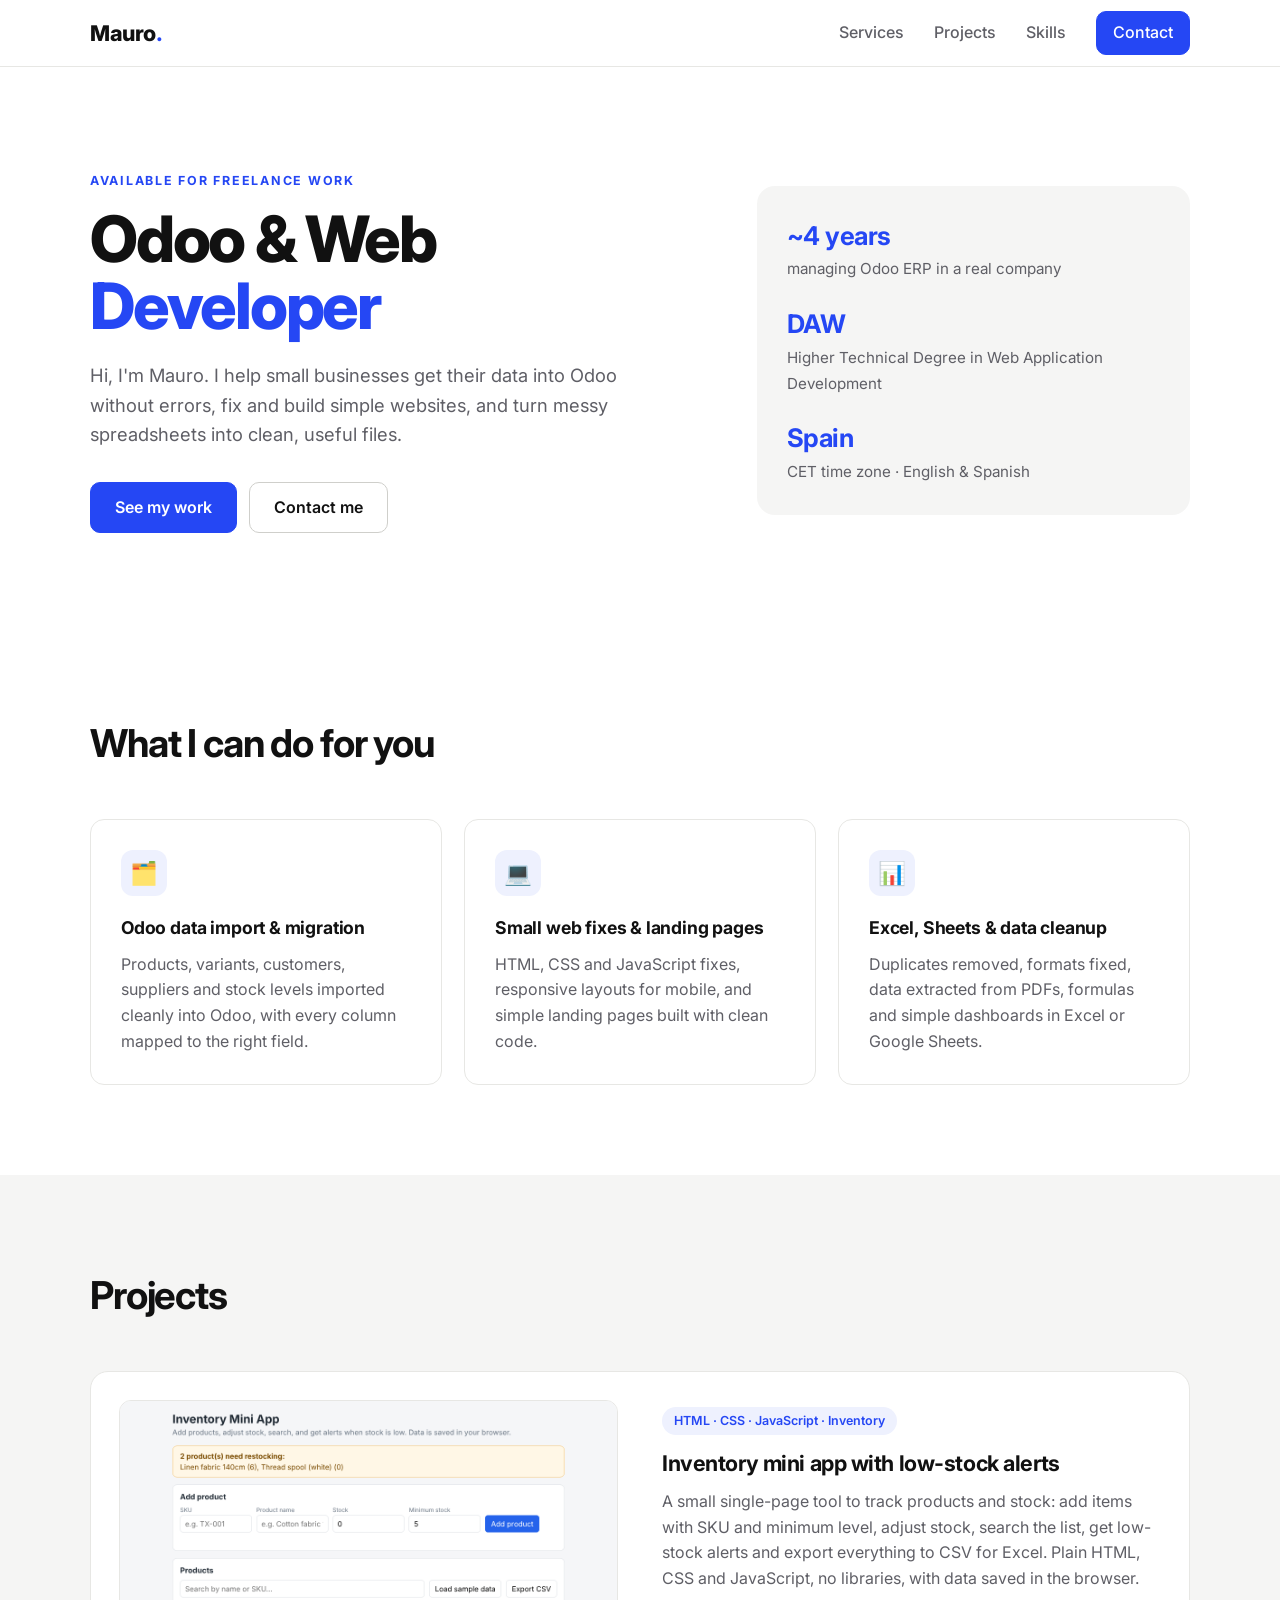
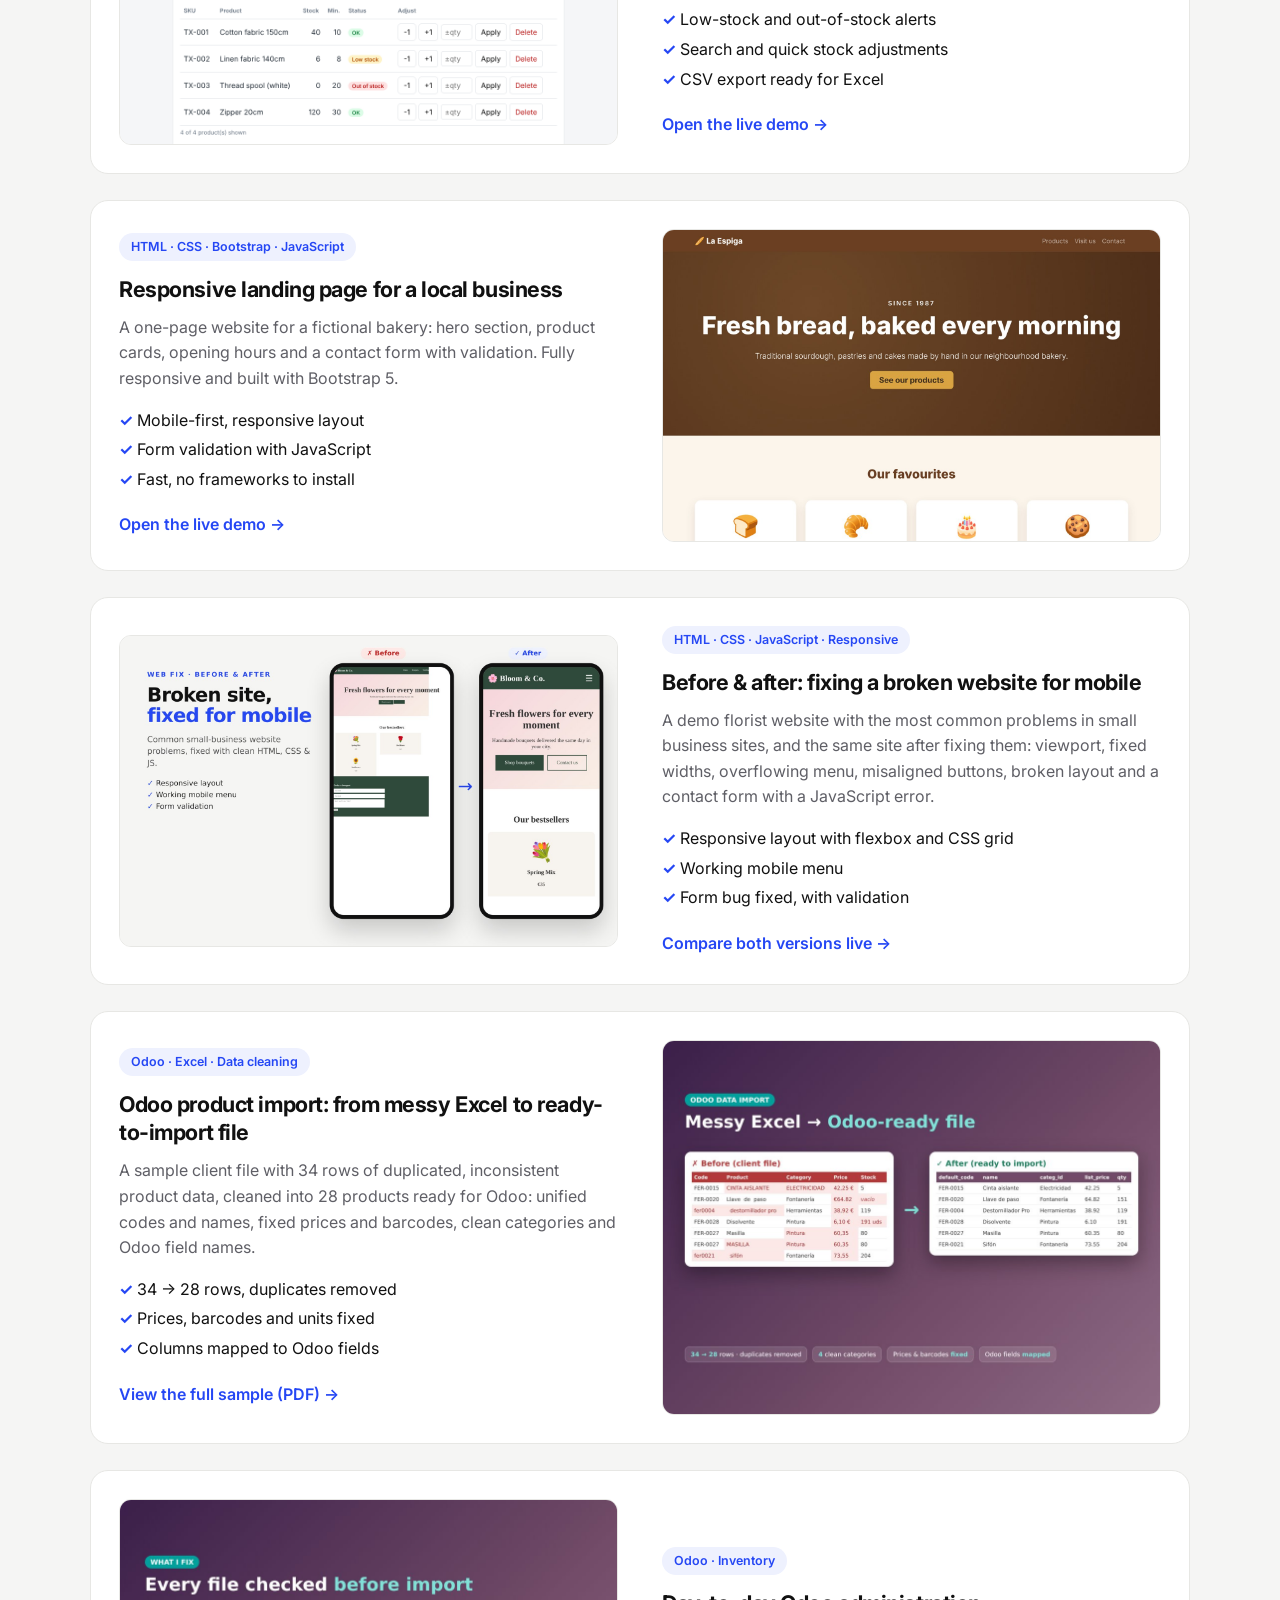
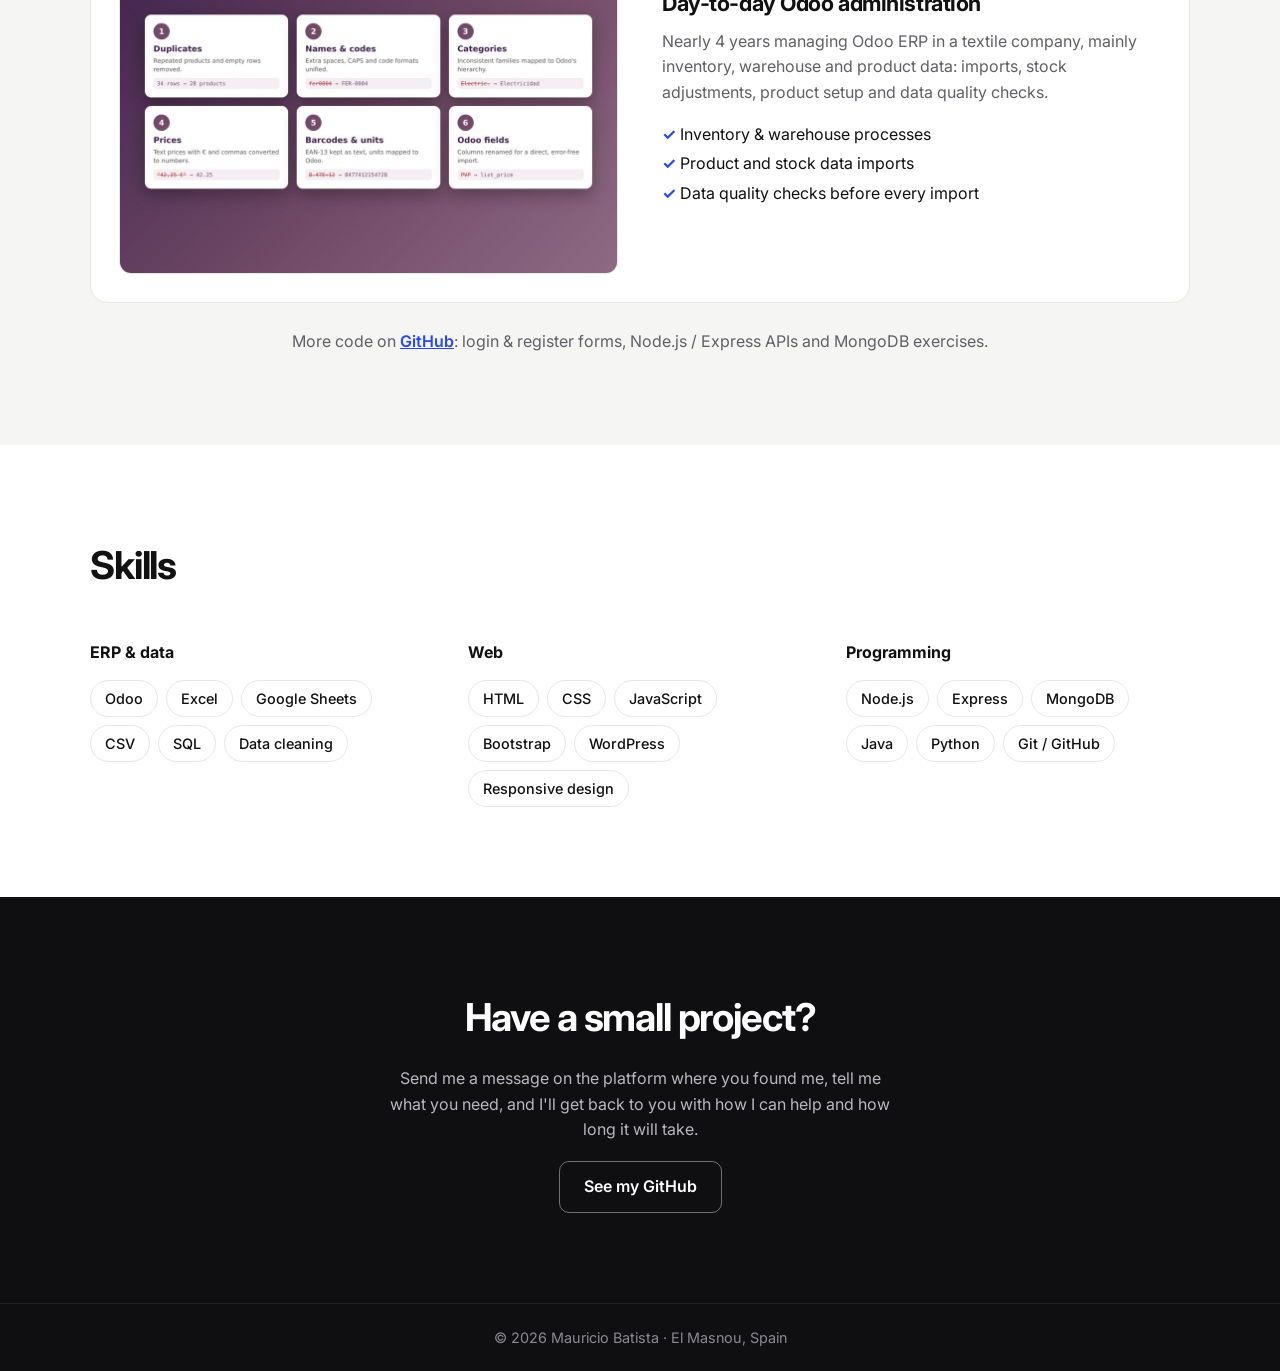
==== commit f5e3708c: "Reorder projects: web and tools first, Odoo last Co-Authored-By: Claude Sonnet 5.5 <noreply@anthropi" ====
--- a/index.html
+++ b/index.html
@@ -75,21 +75,6 @@
       <h2 class="section-title">Projects</h2>
 
       <article class="project">
-        <img src="img/odoo-before-after.jpg" alt="Messy Excel file converted into an Odoo-ready import file" loading="lazy">
-        <div class="project-text">
-          <span class="tag">Odoo · Excel · Data cleaning</span>
-          <h3>Odoo product import: from messy Excel to ready-to-import file</h3>
-          <p>A sample client file with 34 rows of duplicated, inconsistent product data, cleaned into 28 products ready for Odoo: unified codes and names, fixed prices and barcodes, clean categories and Odoo field names.</p>
-          <ul class="checks">
-            <li>34 → 28 rows, duplicates removed</li>
-            <li>Prices, barcodes and units fixed</li>
-            <li>Columns mapped to Odoo fields</li>
-          </ul>
-          <a href="img/Odoo_Data_Cleanup_Sample.pdf" target="_blank" class="link">View the full sample (PDF) →</a>
-        </div>
-      </article>
-
-      <article class="project reverse">
         <img src="img/inventory-app.png" alt="Inventory mini app showing products, stock levels and low-stock alerts" loading="lazy">
         <div class="project-text">
           <span class="tag">HTML · CSS · JavaScript · Inventory</span>
@@ -104,7 +89,7 @@
         </div>
       </article>
 
-      <article class="project">
+      <article class="project reverse">
         <img src="img/demo-landing.jpg" alt="Responsive landing page for a bakery built with Bootstrap" loading="lazy">
         <div class="project-text">
           <span class="tag">HTML · CSS · Bootstrap · JavaScript</span>
@@ -119,7 +104,7 @@
         </div>
       </article>
 
-      <article class="project reverse">
+      <article class="project">
         <img src="img/fix-before-after.jpg" alt="Small business website before and after a mobile fix" loading="lazy">
         <div class="project-text">
           <span class="tag">HTML · CSS · JavaScript · Responsive</span>
@@ -131,6 +116,21 @@
             <li>Form bug fixed, with validation</li>
           </ul>
           <a href="fix-demo/" target="_blank" class="link">Compare both versions live →</a>
+        </div>
+      </article>
+
+      <article class="project reverse">
+        <img src="img/odoo-before-after.jpg" alt="Messy Excel file converted into an Odoo-ready import file" loading="lazy">
+        <div class="project-text">
+          <span class="tag">Odoo · Excel · Data cleaning</span>
+          <h3>Odoo product import: from messy Excel to ready-to-import file</h3>
+          <p>A sample client file with 34 rows of duplicated, inconsistent product data, cleaned into 28 products ready for Odoo: unified codes and names, fixed prices and barcodes, clean categories and Odoo field names.</p>
+          <ul class="checks">
+            <li>34 → 28 rows, duplicates removed</li>
+            <li>Prices, barcodes and units fixed</li>
+            <li>Columns mapped to Odoo fields</li>
+          </ul>
+          <a href="img/Odoo_Data_Cleanup_Sample.pdf" target="_blank" class="link">View the full sample (PDF) →</a>
         </div>
       </article>
 
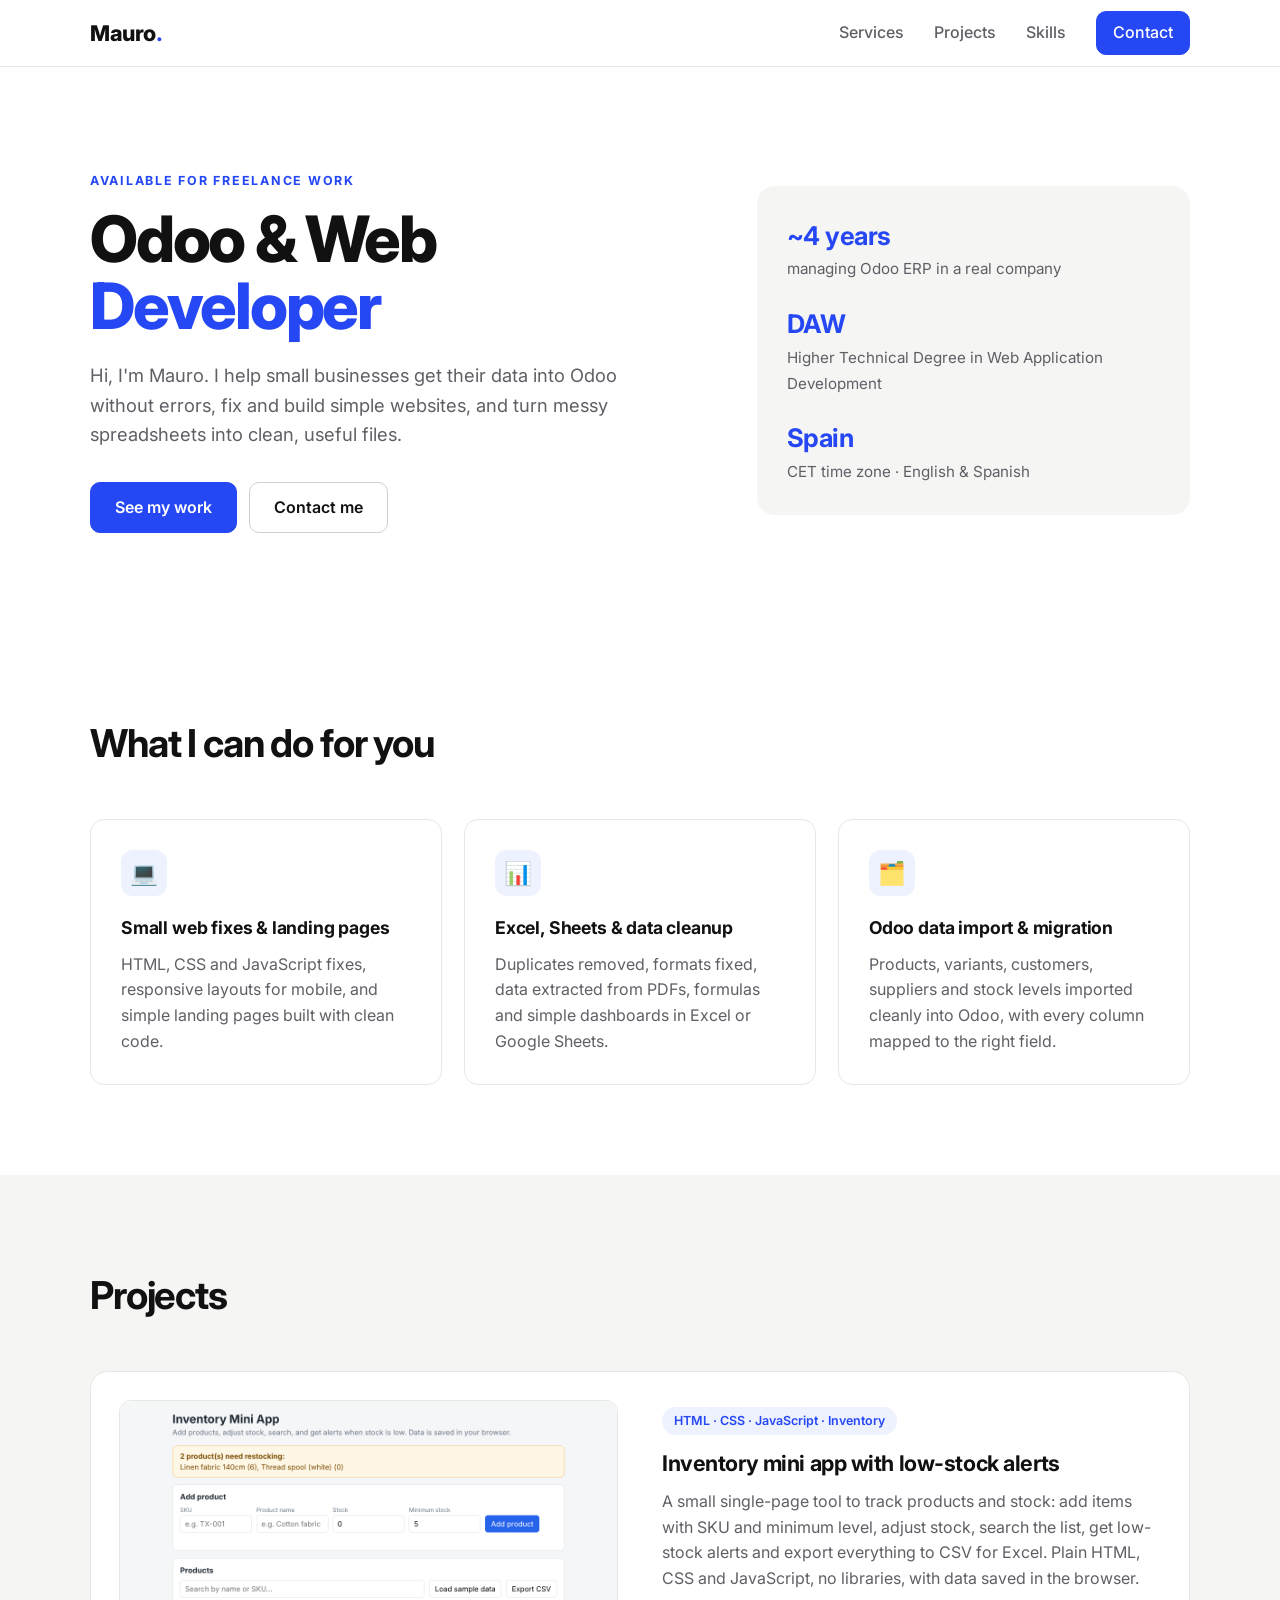
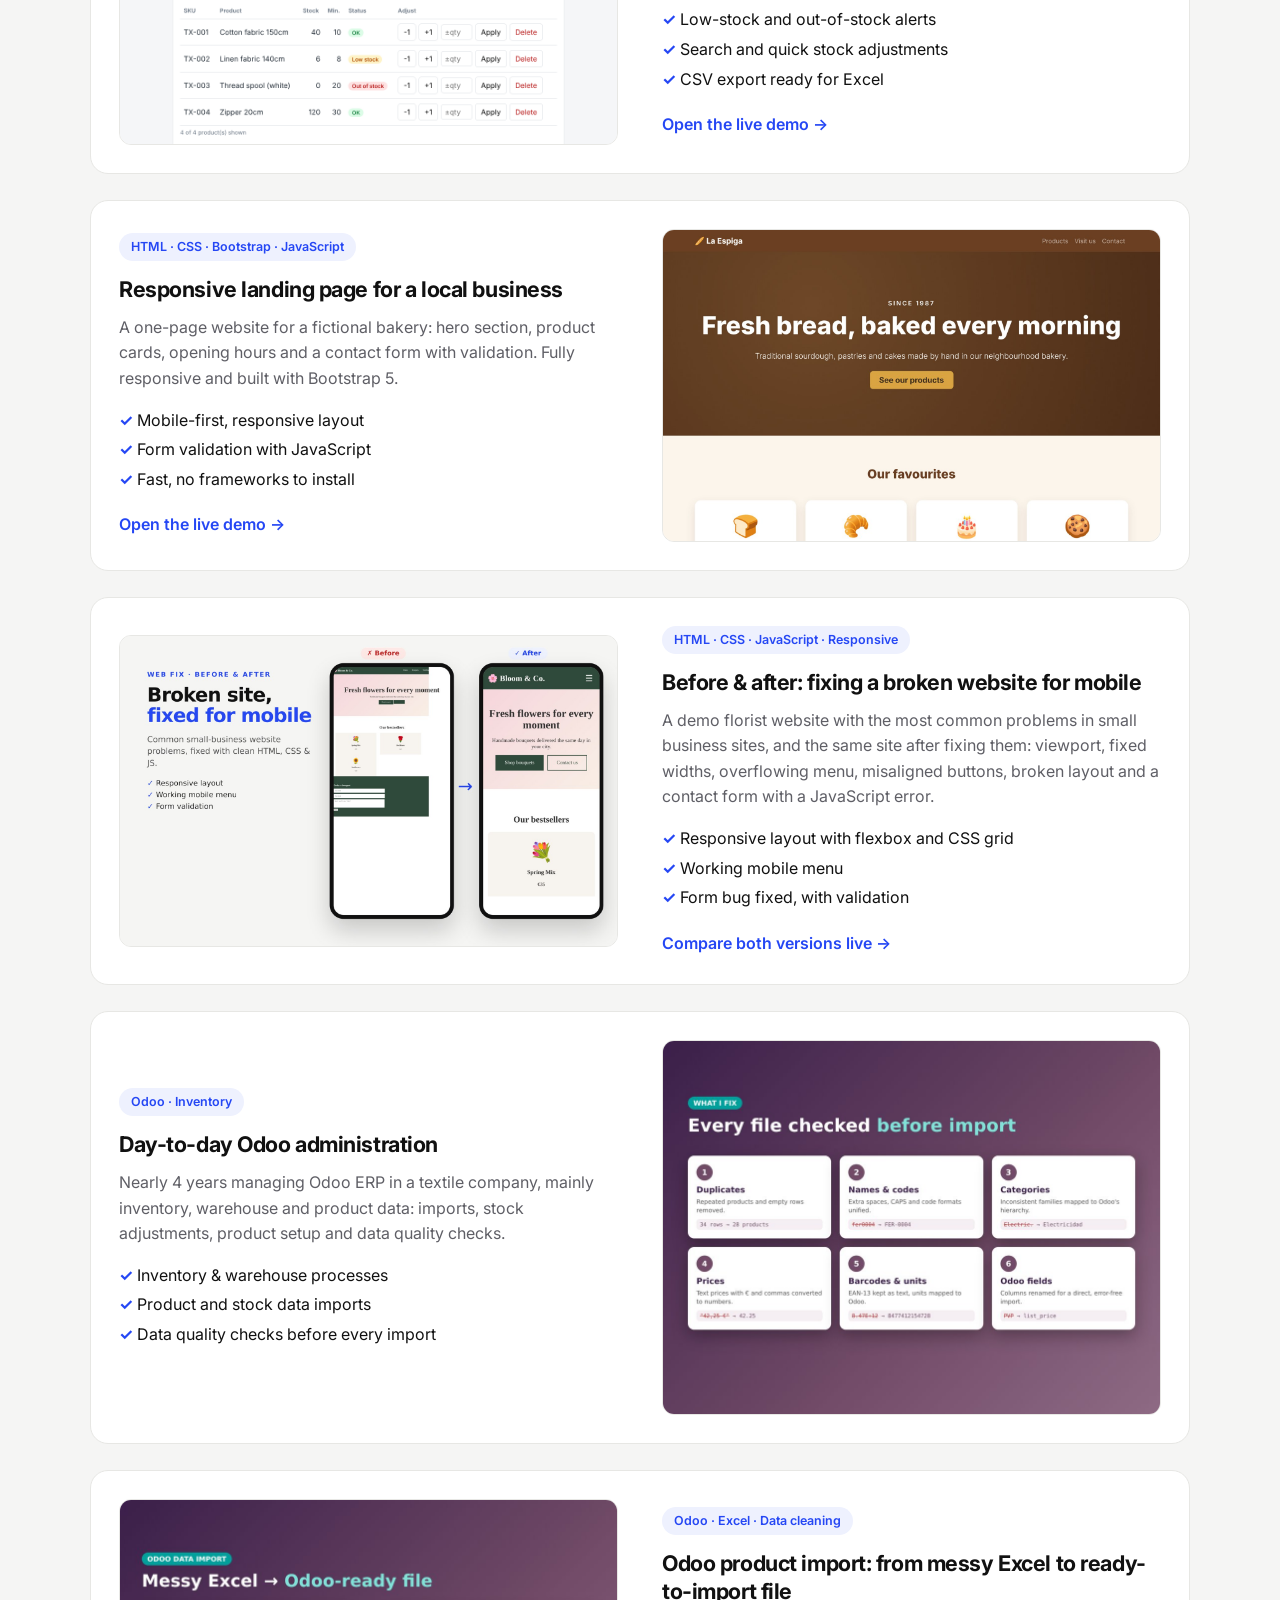
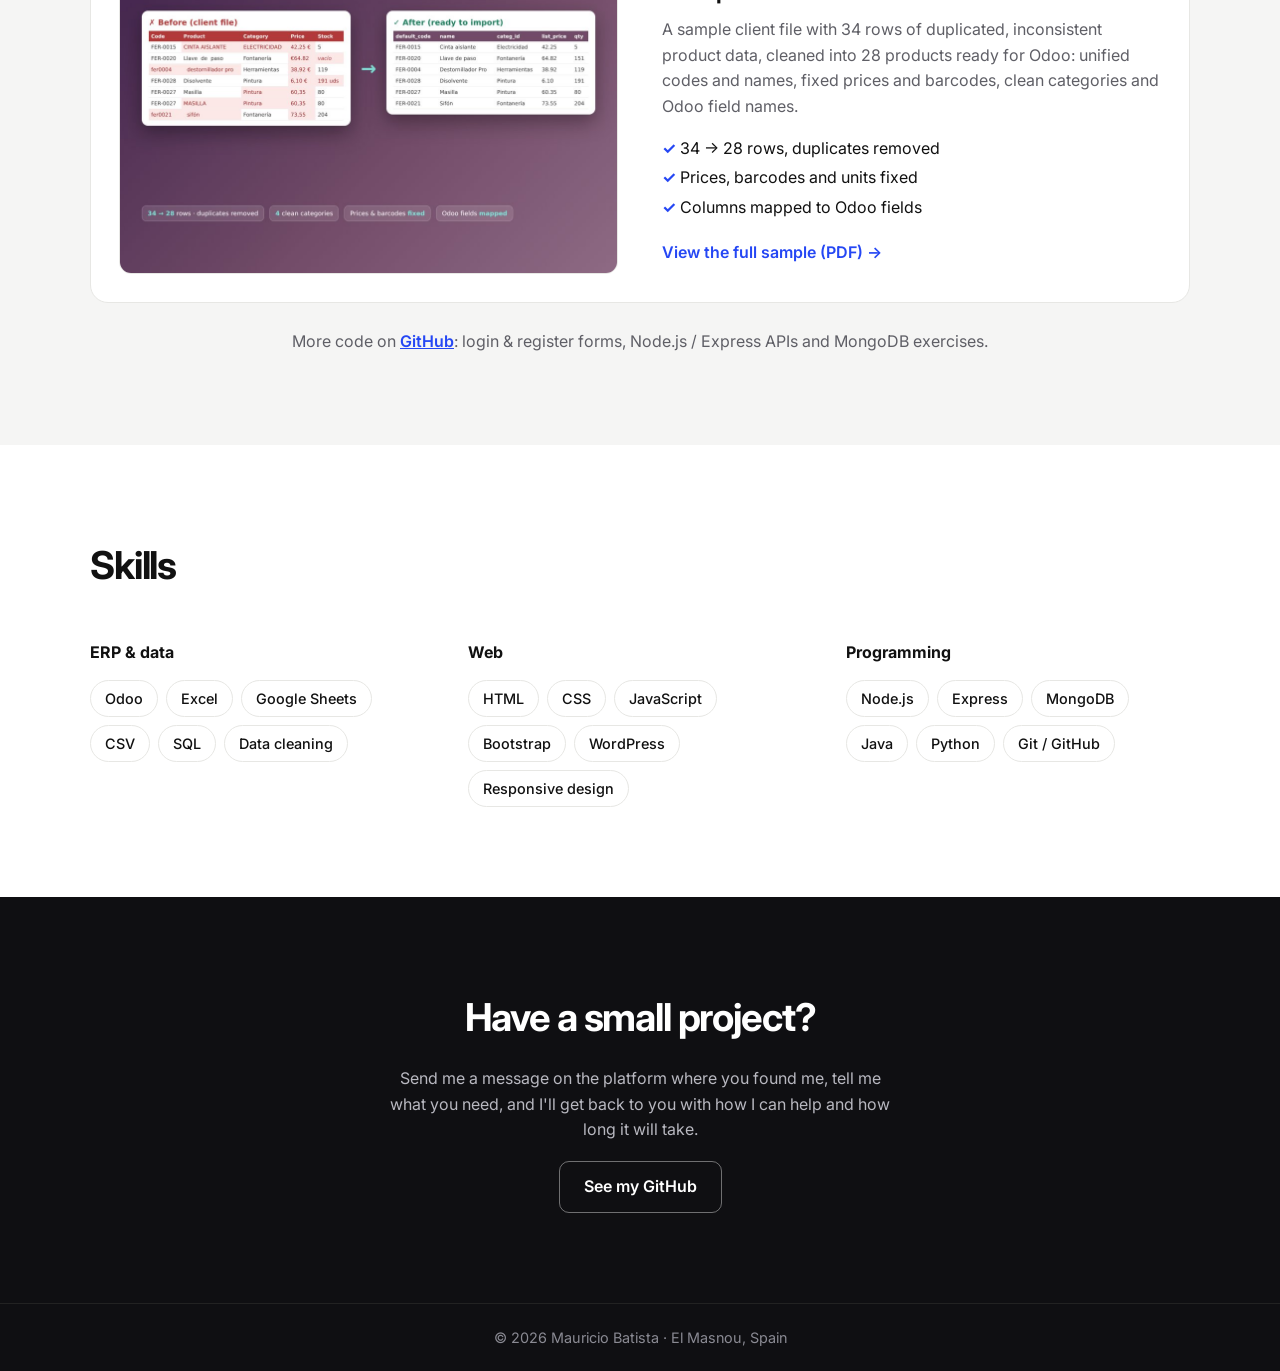
==== commit 583ba5f6: "Reorder services and projects: Odoo items last Co-Authored-By: Claude Sonnet 5.5 <noreply@anthropic." ====
--- a/index.html
+++ b/index.html
@@ -51,11 +51,6 @@
       <h2 class="section-title">What I can do for you</h2>
       <div class="grid-3">
         <article class="card">
-          <div class="icon">🗂️</div>
-          <h3>Odoo data import &amp; migration</h3>
-          <p>Products, variants, customers, suppliers and stock levels imported cleanly into Odoo, with every column mapped to the right field.</p>
-        </article>
-        <article class="card">
           <div class="icon">💻</div>
           <h3>Small web fixes &amp; landing pages</h3>
           <p>HTML, CSS and JavaScript fixes, responsive layouts for mobile, and simple landing pages built with clean code.</p>
@@ -64,6 +59,11 @@
           <div class="icon">📊</div>
           <h3>Excel, Sheets &amp; data cleanup</h3>
           <p>Duplicates removed, formats fixed, data extracted from PDFs, formulas and simple dashboards in Excel or Google Sheets.</p>
+        </article>
+        <article class="card">
+          <div class="icon">🗂️</div>
+          <h3>Odoo data import &amp; migration</h3>
+          <p>Products, variants, customers, suppliers and stock levels imported cleanly into Odoo, with every column mapped to the right field.</p>
         </article>
       </div>
     </div>
@@ -120,6 +120,20 @@
       </article>
 
       <article class="project reverse">
+        <img src="img/odoo-fixes.jpg" alt="Checklist of data fixes before an Odoo import" loading="lazy">
+        <div class="project-text">
+          <span class="tag">Odoo · Inventory</span>
+          <h3>Day-to-day Odoo administration</h3>
+          <p>Nearly 4 years managing Odoo ERP in a textile company, mainly inventory, warehouse and product data: imports, stock adjustments, product setup and data quality checks.</p>
+          <ul class="checks">
+            <li>Inventory &amp; warehouse processes</li>
+            <li>Product and stock data imports</li>
+            <li>Data quality checks before every import</li>
+          </ul>
+        </div>
+      </article>
+
+      <article class="project">
         <img src="img/odoo-before-after.jpg" alt="Messy Excel file converted into an Odoo-ready import file" loading="lazy">
         <div class="project-text">
           <span class="tag">Odoo · Excel · Data cleaning</span>
@@ -131,20 +145,6 @@
             <li>Columns mapped to Odoo fields</li>
           </ul>
           <a href="img/Odoo_Data_Cleanup_Sample.pdf" target="_blank" class="link">View the full sample (PDF) →</a>
-        </div>
-      </article>
-
-      <article class="project">
-        <img src="img/odoo-fixes.jpg" alt="Checklist of data fixes before an Odoo import" loading="lazy">
-        <div class="project-text">
-          <span class="tag">Odoo · Inventory</span>
-          <h3>Day-to-day Odoo administration</h3>
-          <p>Nearly 4 years managing Odoo ERP in a textile company, mainly inventory, warehouse and product data: imports, stock adjustments, product setup and data quality checks.</p>
-          <ul class="checks">
-            <li>Inventory &amp; warehouse processes</li>
-            <li>Product and stock data imports</li>
-            <li>Data quality checks before every import</li>
-          </ul>
         </div>
       </article>
 
